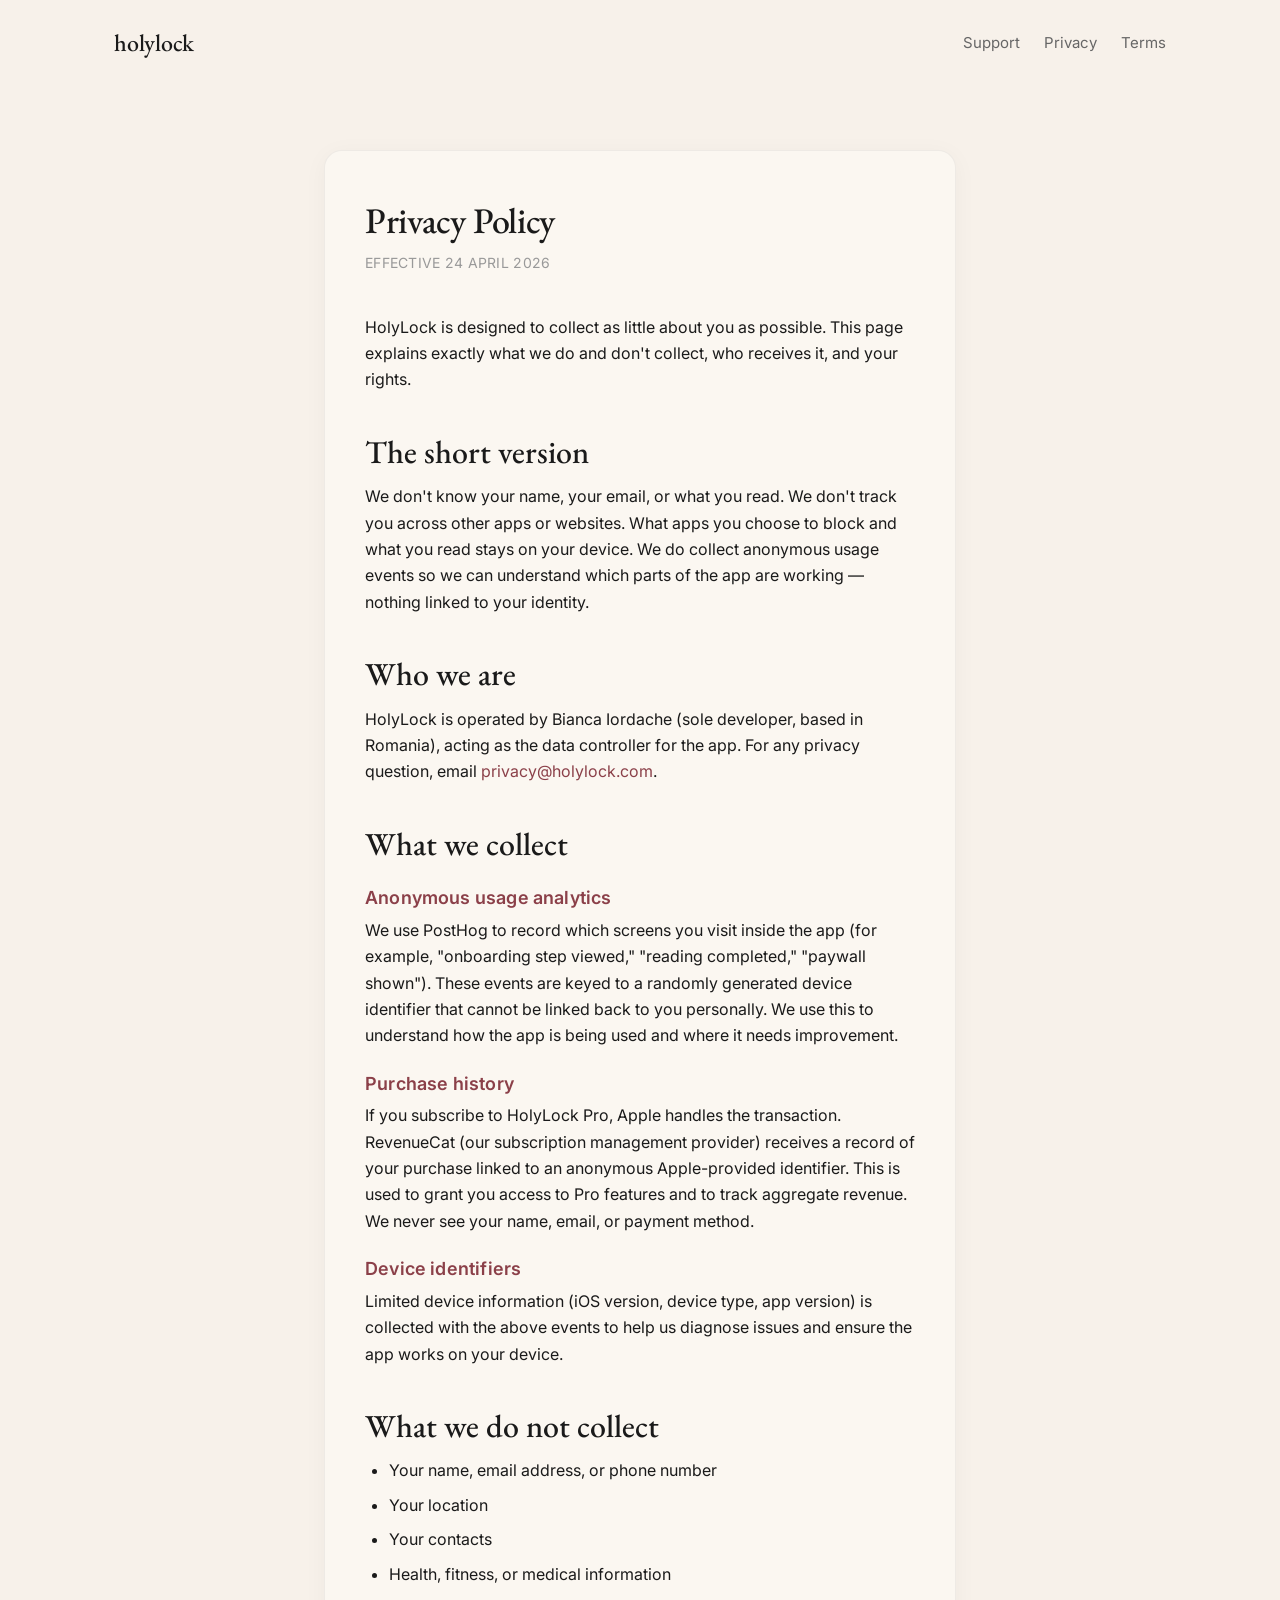
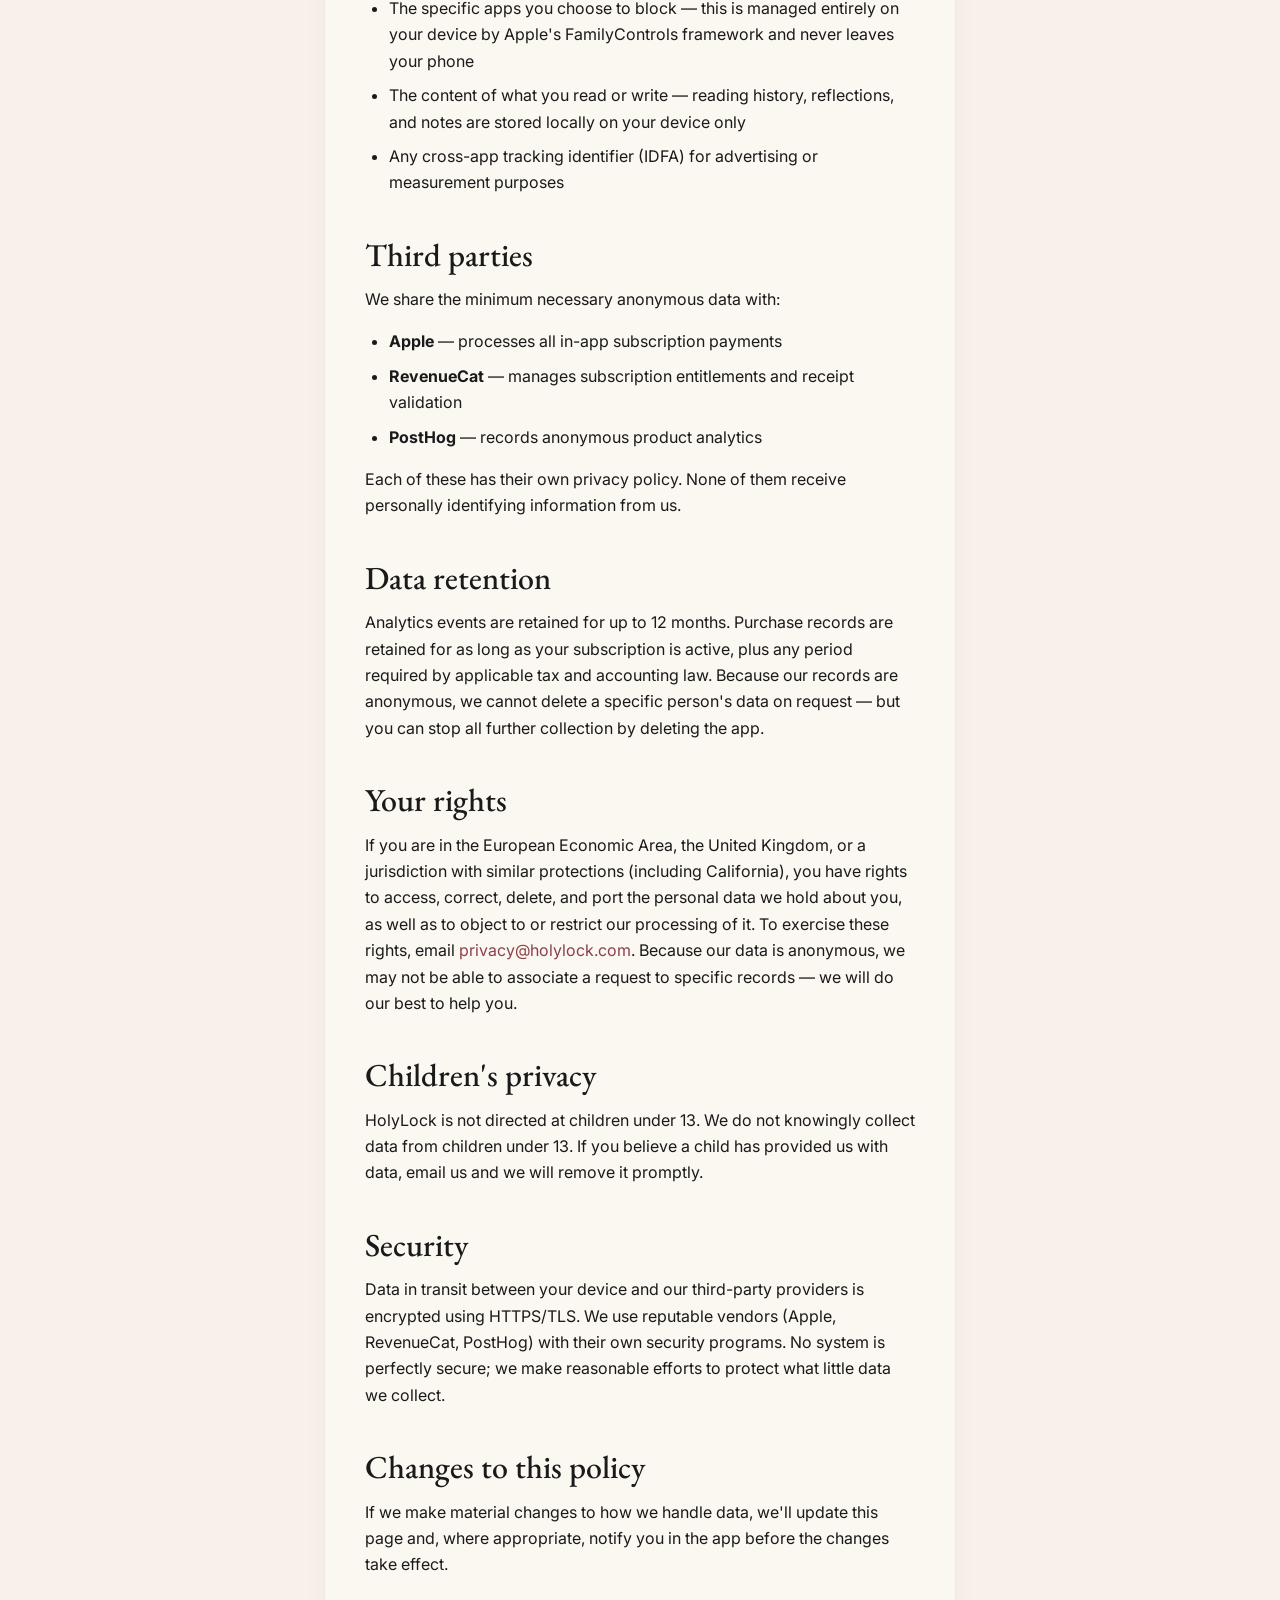
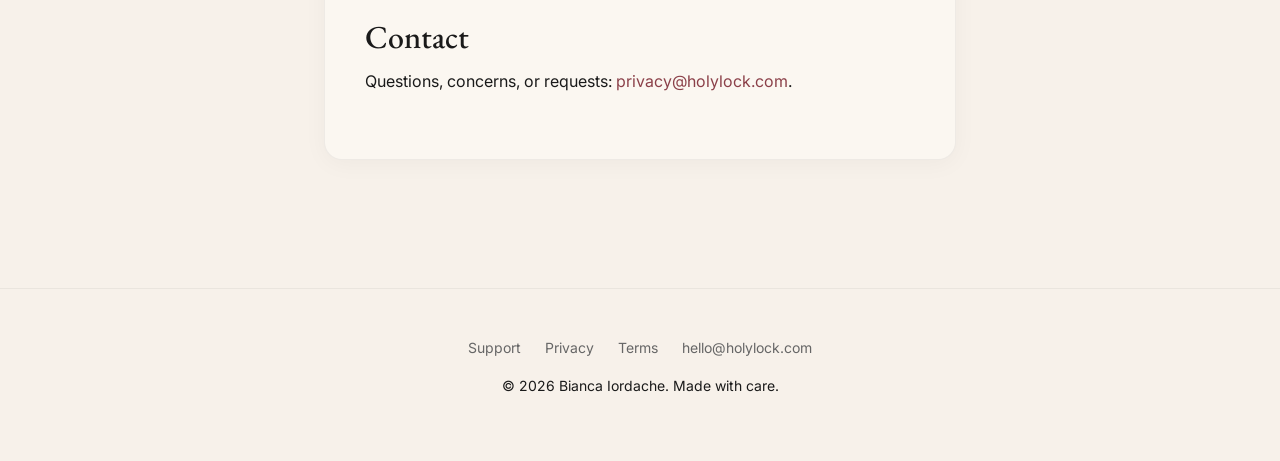
==== privacy.html @ 0ec076c7 "Add app-icon favicons across the site Co-Authored-By: Claude Opus 4.7 (1M context) <noreply@anthropi" ====
<!DOCTYPE html>
<html lang="en">
<head>
  <meta charset="UTF-8" />
  <meta name="viewport" content="width=device-width, initial-scale=1.0" />
  <title>Privacy Policy — HolyLock</title>
  <meta name="description" content="How HolyLock handles your data. Short version: we don't want much of it." />
  <link rel="preconnect" href="https://fonts.googleapis.com" />
  <link rel="preconnect" href="https://fonts.gstatic.com" crossorigin />
  <link href="https://fonts.googleapis.com/css2?family=EB+Garamond:ital,wght@0,400;0,500;1,400&family=Inter:wght@400;500;600;700&display=swap" rel="stylesheet" />
  <link rel="stylesheet" href="/styles.css" />
  <link rel="icon" type="image/png" sizes="32x32" href="/favicon-32x32.png" />
  <link rel="icon" type="image/png" sizes="16x16" href="/favicon-16x16.png" />
  <link rel="apple-touch-icon" sizes="180x180" href="/apple-touch-icon.png" />
  <link rel="shortcut icon" href="/favicon.ico" />
</head>
<body>
  <header>
    <a href="/" class="wordmark">holylock</a>
    <nav>
      <a href="/support">Support</a>
      <a href="/privacy">Privacy</a>
      <a href="/terms">Terms</a>
    </nav>
  </header>

  <main class="container">
    <div class="content">
      <h1>Privacy Policy</h1>
      <p class="effective-date">Effective 24 April 2026</p>

      <p>HolyLock is designed to collect as little about you as possible. This page explains exactly what we do and don't collect, who receives it, and your rights.</p>

      <h2>The short version</h2>
      <p>We don't know your name, your email, or what you read. We don't track you across other apps or websites. What apps you choose to block and what you read stays on your device. We do collect anonymous usage events so we can understand which parts of the app are working — nothing linked to your identity.</p>

      <h2>Who we are</h2>
      <p>HolyLock is operated by Bianca Iordache (sole developer, based in Romania), acting as the data controller for the app. For any privacy question, email <a href="mailto:privacy@holylock.com">privacy@holylock.com</a>.</p>

      <h2>What we collect</h2>

      <h3>Anonymous usage analytics</h3>
      <p>We use PostHog to record which screens you visit inside the app (for example, "onboarding step viewed," "reading completed," "paywall shown"). These events are keyed to a randomly generated device identifier that cannot be linked back to you personally. We use this to understand how the app is being used and where it needs improvement.</p>

      <h3>Purchase history</h3>
      <p>If you subscribe to HolyLock Pro, Apple handles the transaction. RevenueCat (our subscription management provider) receives a record of your purchase linked to an anonymous Apple-provided identifier. This is used to grant you access to Pro features and to track aggregate revenue. We never see your name, email, or payment method.</p>

      <h3>Device identifiers</h3>
      <p>Limited device information (iOS version, device type, app version) is collected with the above events to help us diagnose issues and ensure the app works on your device.</p>

      <h2>What we do not collect</h2>
      <ul>
        <li>Your name, email address, or phone number</li>
        <li>Your location</li>
        <li>Your contacts</li>
        <li>Health, fitness, or medical information</li>
        <li>The specific apps you choose to block — this is managed entirely on your device by Apple's FamilyControls framework and never leaves your phone</li>
        <li>The content of what you read or write — reading history, reflections, and notes are stored locally on your device only</li>
        <li>Any cross-app tracking identifier (IDFA) for advertising or measurement purposes</li>
      </ul>

      <h2>Third parties</h2>
      <p>We share the minimum necessary anonymous data with:</p>
      <ul>
        <li><strong>Apple</strong> — processes all in-app subscription payments</li>
        <li><strong>RevenueCat</strong> — manages subscription entitlements and receipt validation</li>
        <li><strong>PostHog</strong> — records anonymous product analytics</li>
      </ul>
      <p>Each of these has their own privacy policy. None of them receive personally identifying information from us.</p>

      <h2>Data retention</h2>
      <p>Analytics events are retained for up to 12 months. Purchase records are retained for as long as your subscription is active, plus any period required by applicable tax and accounting law. Because our records are anonymous, we cannot delete a specific person's data on request — but you can stop all further collection by deleting the app.</p>

      <h2>Your rights</h2>
      <p>If you are in the European Economic Area, the United Kingdom, or a jurisdiction with similar protections (including California), you have rights to access, correct, delete, and port the personal data we hold about you, as well as to object to or restrict our processing of it. To exercise these rights, email <a href="mailto:privacy@holylock.com">privacy@holylock.com</a>. Because our data is anonymous, we may not be able to associate a request to specific records — we will do our best to help you.</p>

      <h2>Children's privacy</h2>
      <p>HolyLock is not directed at children under 13. We do not knowingly collect data from children under 13. If you believe a child has provided us with data, email us and we will remove it promptly.</p>

      <h2>Security</h2>
      <p>Data in transit between your device and our third-party providers is encrypted using HTTPS/TLS. We use reputable vendors (Apple, RevenueCat, PostHog) with their own security programs. No system is perfectly secure; we make reasonable efforts to protect what little data we collect.</p>

      <h2>Changes to this policy</h2>
      <p>If we make material changes to how we handle data, we'll update this page and, where appropriate, notify you in the app before the changes take effect.</p>

      <h2>Contact</h2>
      <p>Questions, concerns, or requests: <a href="mailto:privacy@holylock.com">privacy@holylock.com</a>.</p>
    </div>
  </main>

  <footer>
    <nav>
      <a href="/support">Support</a>
      <a href="/privacy">Privacy</a>
      <a href="/terms">Terms</a>
      <a href="mailto:hello@holylock.com">hello@holylock.com</a>
    </nav>
    <p>&copy; 2026 Bianca Iordache. Made with care.</p>
  </footer>
</body>
</html>
---- styles.css ----
/* HolyLock marketing site — cream, burgundy, rose. Mirrors the iOS app's
   design language: serif display type, soft backgrounds, warm color. */

:root {
  --cream: #F7F1EA;
  --cream-deep: #EDE4D6;
  --ivory: #FBF7F1;
  --ink: #1A1A1A;
  --ink-muted: #666666;
  --ink-faint: #999999;
  --rose: #D4A5A5;
  --rose-pale: #EED9D9;
  --burgundy: #8B4049;
  --burgundy-soft: #A56167;
}

* {
  box-sizing: border-box;
  margin: 0;
  padding: 0;
}

html {
  scroll-behavior: smooth;
}

body {
  background: var(--cream);
  color: var(--ink);
  font-family: 'Inter', -apple-system, BlinkMacSystemFont, 'Segoe UI', Helvetica, Arial, sans-serif;
  font-size: 16px;
  line-height: 1.6;
  -webkit-font-smoothing: antialiased;
  -moz-osx-font-smoothing: grayscale;
}

h1, h2, h3 {
  font-family: 'EB Garamond', 'Fraunces', Georgia, 'Times New Roman', serif;
  color: var(--ink);
  font-weight: 500;
  line-height: 1.2;
}

h1 {
  font-size: clamp(2.25rem, 5vw, 3.5rem);
  letter-spacing: -0.01em;
  margin-bottom: 1rem;
}

h2 {
  font-size: clamp(1.5rem, 3vw, 2rem);
  margin: 2.5rem 0 0.75rem;
}

h3 {
  font-size: 1.125rem;
  font-weight: 600;
  font-family: 'Inter', -apple-system, sans-serif;
  margin: 1.5rem 0 0.5rem;
  color: var(--burgundy);
  letter-spacing: 0.01em;
}

p {
  margin-bottom: 1rem;
  color: var(--ink);
}

p.muted {
  color: var(--ink-muted);
  font-size: 0.9375rem;
}

a {
  color: var(--burgundy);
  text-decoration: none;
  transition: color 0.15s;
}

a:hover {
  color: var(--burgundy-soft);
  text-decoration: underline;
}

.container {
  max-width: 680px;
  margin: 0 auto;
  padding: 4rem 1.5rem;
}

.container-wide {
  max-width: 900px;
  margin: 0 auto;
  padding: 4rem 1.5rem;
}

/* Header */
header {
  padding: 1.5rem;
  display: flex;
  align-items: center;
  justify-content: space-between;
  max-width: 1100px;
  margin: 0 auto;
}

header .wordmark {
  font-family: 'EB Garamond', Georgia, serif;
  font-size: 1.5rem;
  color: var(--ink);
  font-weight: 500;
  letter-spacing: -0.01em;
}

header nav {
  display: flex;
  gap: 1.5rem;
  font-size: 0.9375rem;
}

header nav a {
  color: var(--ink-muted);
}

header nav a:hover {
  color: var(--burgundy);
  text-decoration: none;
}

/* Hero */
.hero {
  text-align: center;
  padding: 3rem 1.5rem 4rem;
  max-width: 720px;
  margin: 0 auto;
}

.hero-accent {
  color: var(--burgundy);
  font-style: italic;
}

.hero-sub {
  font-size: 1.125rem;
  color: var(--ink-muted);
  max-width: 540px;
  margin: 1rem auto 2rem;
}

.cta {
  display: inline-flex;
  align-items: center;
  gap: 0.5rem;
  background: var(--rose);
  color: white;
  padding: 0.875rem 1.75rem;
  border-radius: 999px;
  font-weight: 600;
  font-size: 0.9375rem;
  box-shadow: 0 4px 14px rgba(212, 165, 165, 0.35);
  transition: transform 0.15s, box-shadow 0.15s;
}

.cta:hover {
  transform: translateY(-1px);
  box-shadow: 0 6px 18px rgba(212, 165, 165, 0.45);
  text-decoration: none;
  color: white;
}

.cta-muted {
  display: inline-block;
  color: var(--ink-faint);
  font-size: 0.875rem;
  margin-top: 0.75rem;
}

/* Feature section */
.features {
  display: grid;
  grid-template-columns: repeat(auto-fit, minmax(240px, 1fr));
  gap: 2rem;
  margin-top: 3rem;
}

.feature h3 {
  margin-top: 0;
}

.feature p {
  color: var(--ink-muted);
  font-size: 0.9375rem;
}

/* Content pages (legal/support) */
.content {
  background: var(--ivory);
  border: 1px solid rgba(0, 0, 0, 0.05);
  border-radius: 18px;
  padding: 3rem 2.5rem;
  box-shadow: 0 4px 24px rgba(0, 0, 0, 0.04);
}

.content h1 {
  font-size: 2.25rem;
  margin-bottom: 0.5rem;
}

.content .effective-date {
  color: var(--ink-faint);
  font-size: 0.875rem;
  margin-bottom: 2.5rem;
  letter-spacing: 0.02em;
  text-transform: uppercase;
}

.content p,
.content li {
  font-size: 1rem;
  line-height: 1.65;
  color: var(--ink);
}

.content ul, .content ol {
  margin: 0.5rem 0 1rem 1.5rem;
}

.content li {
  margin-bottom: 0.5rem;
}

/* FAQ */
.faq-item {
  margin-bottom: 1.5rem;
  padding-bottom: 1.5rem;
  border-bottom: 1px solid rgba(0, 0, 0, 0.06);
}

.faq-item:last-child {
  border-bottom: none;
}

.faq-item h3 {
  color: var(--ink);
  font-size: 1.0625rem;
  margin-bottom: 0.5rem;
}

.faq-item p {
  color: var(--ink-muted);
  font-size: 0.9375rem;
}

/* Contact card */
.contact-card {
  background: var(--rose-pale);
  border-radius: 14px;
  padding: 1.5rem;
  text-align: center;
  margin: 2rem 0 3rem;
}

.contact-card h3 {
  color: var(--burgundy);
  margin-top: 0;
}

.contact-card a {
  font-size: 1.125rem;
  font-weight: 600;
}

/* Footer */
footer {
  text-align: center;
  padding: 3rem 1.5rem;
  color: var(--ink-faint);
  font-size: 0.875rem;
  border-top: 1px solid rgba(0, 0, 0, 0.05);
  margin-top: 4rem;
}

footer nav {
  display: flex;
  justify-content: center;
  gap: 1.5rem;
  margin-bottom: 1rem;
  flex-wrap: wrap;
}

footer nav a {
  color: var(--ink-muted);
}

/* Scripture pull-quote */
blockquote {
  border-left: 3px solid var(--rose);
  padding-left: 1.25rem;
  margin: 2rem 0;
  font-style: italic;
  color: var(--ink-muted);
  font-family: 'EB Garamond', Georgia, serif;
  font-size: 1.25rem;
  line-height: 1.5;
}

blockquote cite {
  display: block;
  font-style: normal;
  font-family: 'Inter', sans-serif;
  font-size: 0.875rem;
  color: var(--ink-faint);
  margin-top: 0.5rem;
}

/* Small screens */
@media (max-width: 640px) {
  .content {
    padding: 2rem 1.5rem;
    border-radius: 14px;
  }

  header {
    padding: 1rem;
  }

  header nav {
    gap: 1rem;
    font-size: 0.875rem;
  }
}

/* ================================================================
   Landing page — single-screen, minimal. No header nav, no features
   list, no blockquote. Just the headline, a one-line sub, the App
   Store badge, a phone screenshot on the right, and a thin footer.
   ================================================================ */

body.landing {
  min-height: 100vh;
  min-height: 100dvh;
  display: flex;
  flex-direction: column;
  background: var(--cream);
}

.landing-main {
  flex: 1;
  display: flex;
  flex-direction: column;
  align-items: center;
  justify-content: center;
  gap: 3rem;
  padding: 3rem 1.5rem 6rem;
  max-width: 1200px;
  margin: 0 auto;
  width: 100%;
}

@media (min-width: 900px) {
  .landing-main {
    flex-direction: row;
    gap: 4.5rem;
    padding: 3rem 3rem 6rem;
  }
}

.landing-copy {
  width: 100%;
  max-width: 640px;
  text-align: center;
}

@media (min-width: 900px) {
  .landing-copy {
    text-align: left;
  }
}

.landing-headline {
  font-family: 'EB Garamond', 'Fraunces', Georgia, serif;
  color: var(--ink);
  font-weight: 600;
  font-size: clamp(3rem, 8vw, 6rem);
  line-height: 1.05;
  letter-spacing: -0.015em;
  margin-bottom: 1.25rem;
}

.landing-accent {
  color: var(--burgundy);
  font-style: italic;
  font-weight: 700;
}

.landing-sub {
  font-size: clamp(1.125rem, 2vw, 1.375rem);
  color: var(--ink-muted);
  line-height: 1.45;
  margin-bottom: 2.25rem;
  max-width: 32ch;
}

@media (min-width: 900px) {
  .landing-sub {
    margin-left: 0;
    margin-right: 0;
  }
}

.landing-copy .landing-sub {
  margin-left: auto;
  margin-right: auto;
}

@media (min-width: 900px) {
  .landing-copy .landing-sub {
    margin-left: 0;
    margin-right: 0;
  }
}

.landing-badge {
  display: inline-block;
  transition: opacity 0.15s, transform 0.15s;
}

.landing-badge:hover {
  opacity: 0.9;
  transform: translateY(-1px);
}

.landing-badge img {
  width: 200px;
  height: auto;
  display: block;
}

.landing-tagline {
  margin-top: 0.9rem;
  color: var(--ink-faint);
  font-size: 0.875rem;
  letter-spacing: 0.02em;
}

.landing-visual {
  width: 100%;
  max-width: 320px;
  display: flex;
  align-items: center;
  justify-content: center;
}

@media (min-width: 900px) {
  .landing-visual {
    max-width: 360px;
  }
}

.landing-screenshot {
  width: 100%;
  height: auto;
  display: block;
  border-radius: 32px;
  box-shadow: 0 20px 60px rgba(139, 64, 73, 0.12),
              0 6px 20px rgba(139, 64, 73, 0.08);
}

.landing-footer {
  padding: 1.5rem;
  text-align: center;
  color: var(--ink-faint);
  font-size: 0.875rem;
  border-top: none;
  margin-top: 0;
}

.landing-footer nav {
  display: flex;
  justify-content: center;
  align-items: center;
  flex-wrap: wrap;
  gap: 0.6rem;
  margin-bottom: 0.4rem;
}

.landing-footer nav a {
  color: var(--ink-muted);
}

.landing-footer nav a:hover {
  color: var(--burgundy);
  text-decoration: none;
}

.landing-footer nav span {
  color: var(--ink-faint);
  opacity: 0.6;
}

.landing-footer p {
  margin: 0;
  color: var(--ink-faint);
}
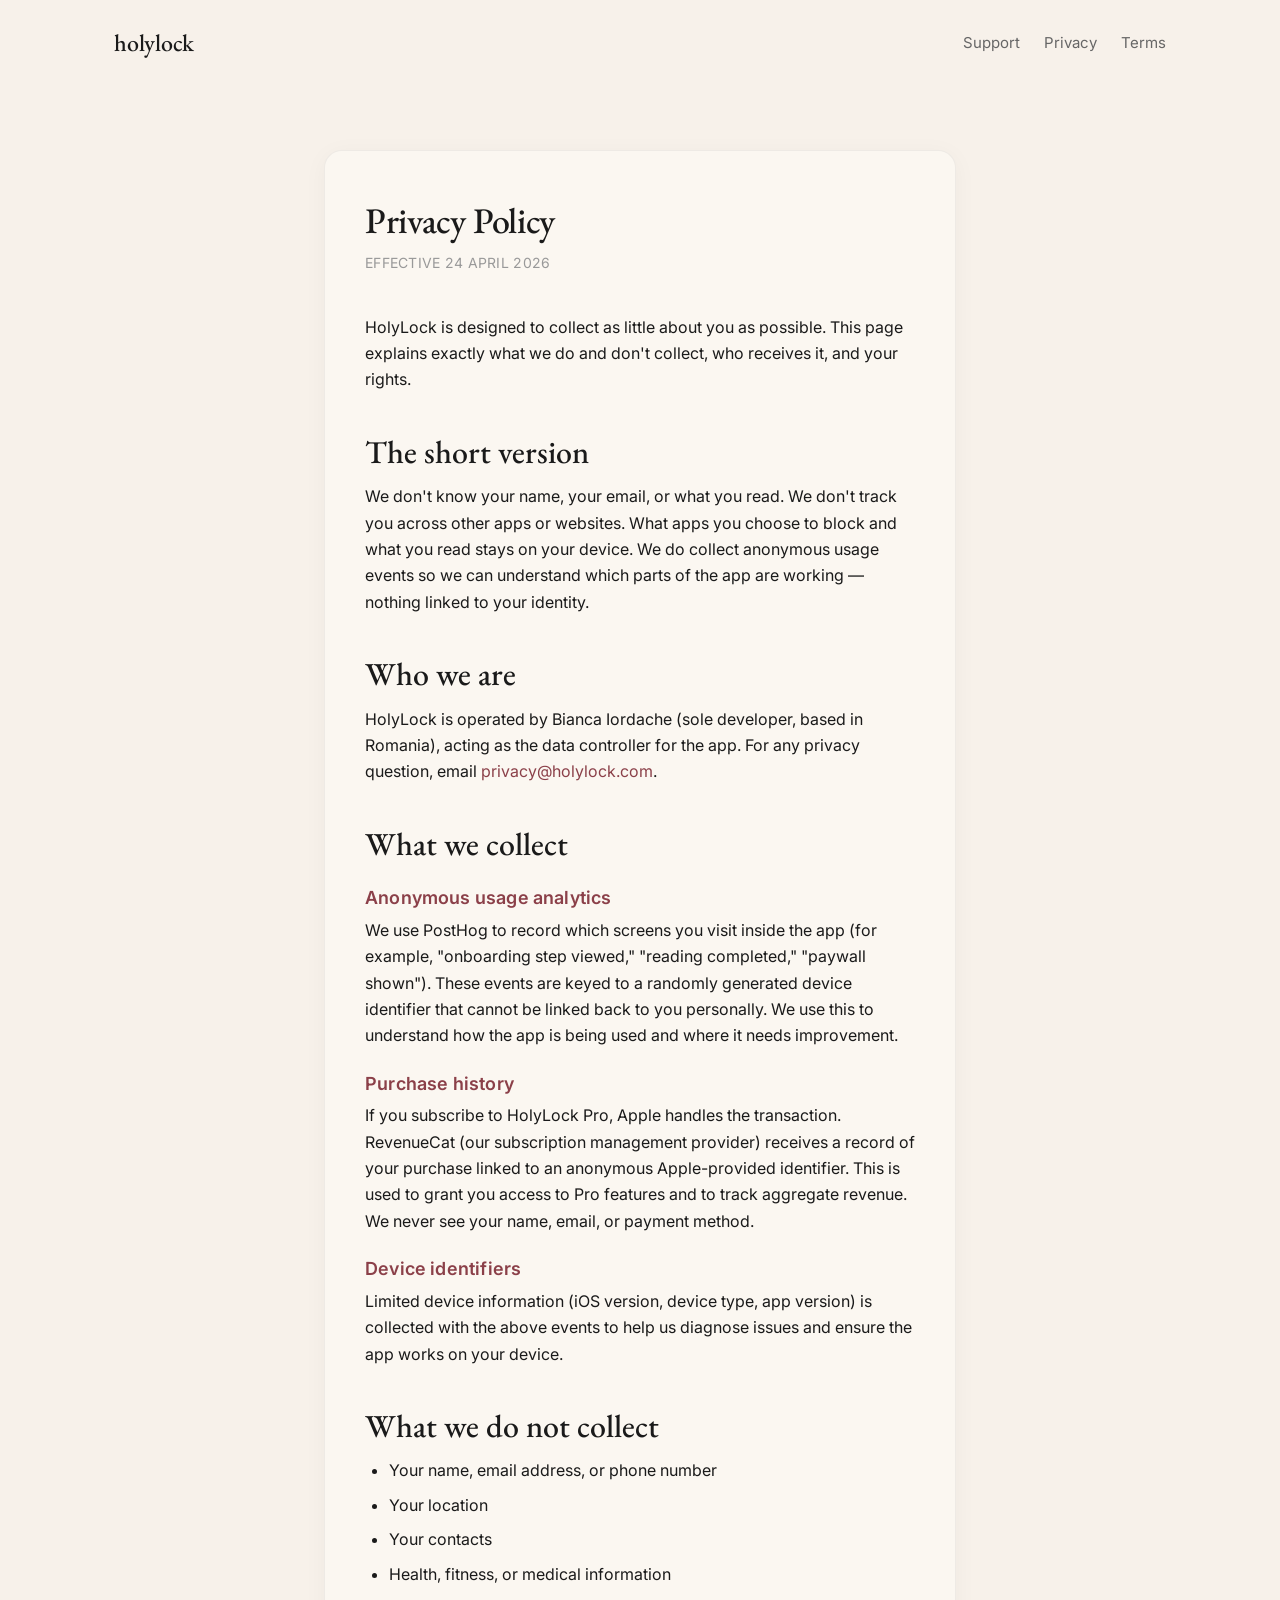
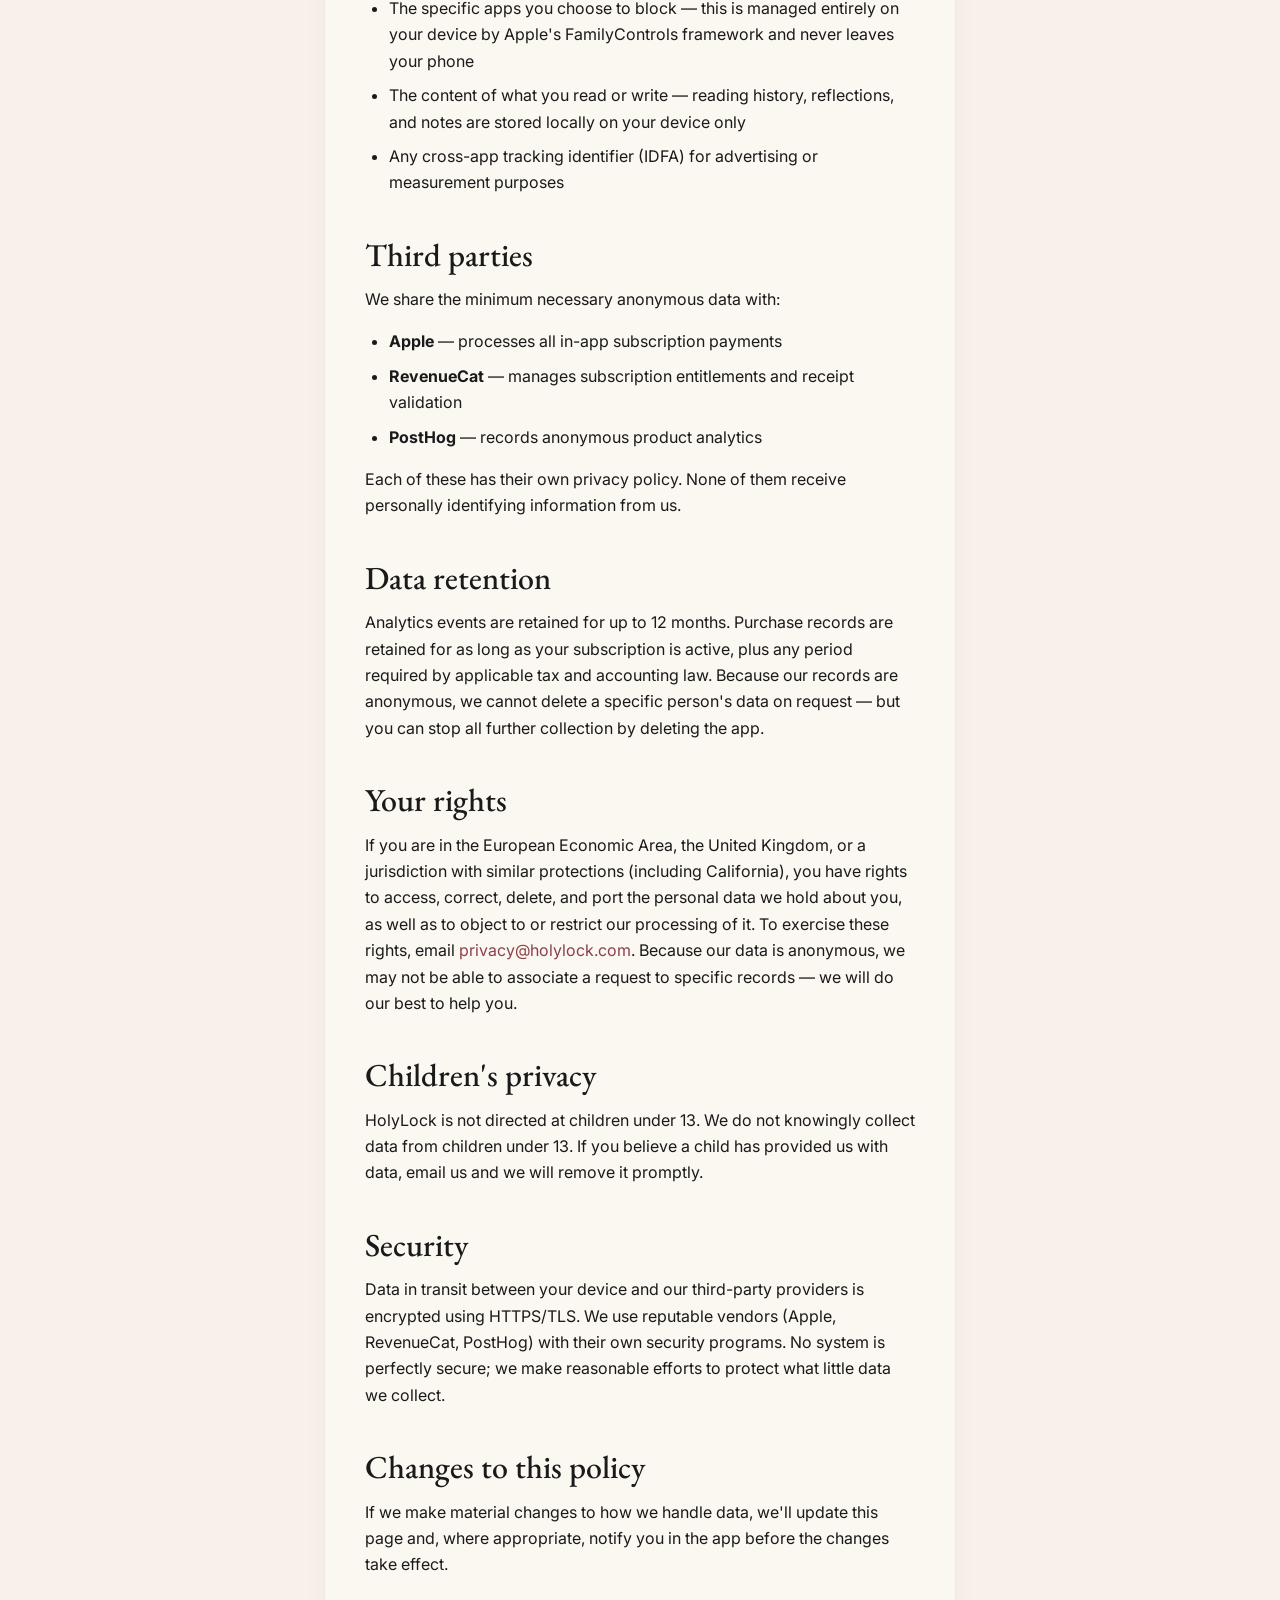
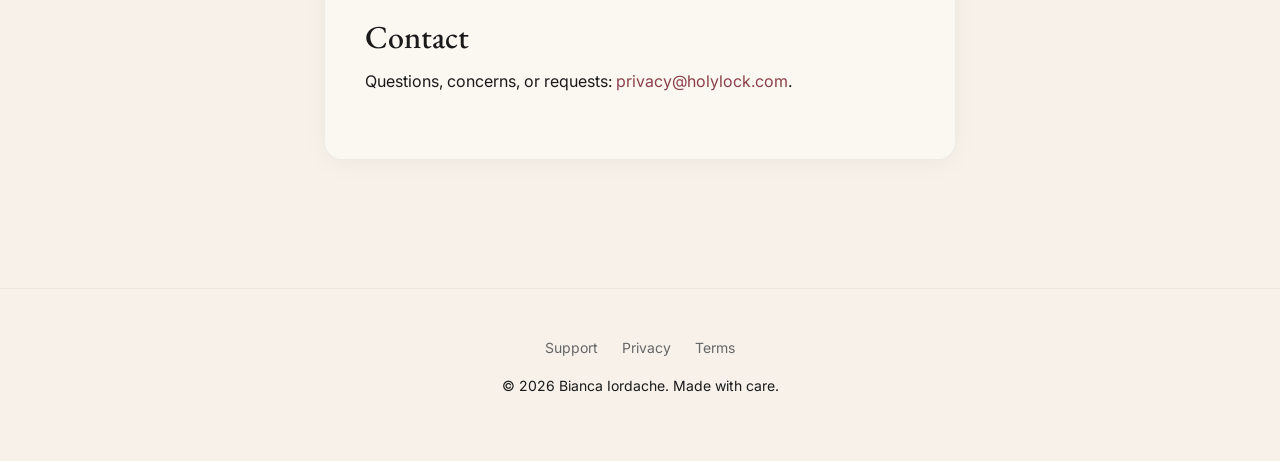
==== commit 7cd8b7ed: "Remove email from footers and accent "Bible" in landing sub-copy Email link removed from index, priv" ====
--- a/privacy.html
+++ b/privacy.html
@@ -93,7 +93,6 @@
       <a href="/support">Support</a>
       <a href="/privacy">Privacy</a>
       <a href="/terms">Terms</a>
-      <a href="mailto:hello@holylock.com">hello@holylock.com</a>
     </nav>
     <p>&copy; 2026 Bianca Iordache. Made with care.</p>
   </footer>
--- a/styles.css
+++ b/styles.css
@@ -336,12 +336,18 @@
    Store badge, a phone screenshot on the right, and a thin footer.
    ================================================================ */
 
+/* Landing page is locked to a single viewport — no scrolling.
+   Body fills 100dvh, main flexes to consume the space between the top
+   and the footer, footer pins to the bottom. Overflow hidden on small
+   screens too; the layout collapses to a stacked column that still
+   fits within the viewport on phones. */
 body.landing {
-  min-height: 100vh;
-  min-height: 100dvh;
+  height: 100vh;
+  height: 100dvh;
   display: flex;
   flex-direction: column;
   background: var(--cream);
+  overflow: hidden;
 }
 
 .landing-main {
@@ -350,18 +356,19 @@
   flex-direction: column;
   align-items: center;
   justify-content: center;
-  gap: 3rem;
-  padding: 3rem 1.5rem 6rem;
+  gap: 2rem;
+  padding: 1.5rem 1.5rem 0.5rem;
   max-width: 1200px;
   margin: 0 auto;
   width: 100%;
+  min-height: 0;
 }
 
 @media (min-width: 900px) {
   .landing-main {
     flex-direction: row;
     gap: 4.5rem;
-    padding: 3rem 3rem 6rem;
+    padding: 2rem 3rem;
   }
 }
 
@@ -381,31 +388,62 @@
   font-family: 'EB Garamond', 'Fraunces', Georgia, serif;
   color: var(--ink);
   font-weight: 600;
-  font-size: clamp(3rem, 8vw, 6rem);
+  /* Bigger pass — the rotating headline gets to feel like the hero
+     it is. Caps at 5.5rem on wide screens and scales down to 2.75rem
+     on small phones so it still fits the no-scroll viewport. */
+  font-size: clamp(2.75rem, 7vw, 5.5rem);
   line-height: 1.05;
   letter-spacing: -0.015em;
   margin-bottom: 1.25rem;
-}
-
-.landing-accent {
+  display: flex;
+  flex-direction: column;
+  gap: 0.15em;
+  align-items: center;
+}
+
+@media (min-width: 900px) {
+  .landing-headline {
+    align-items: flex-start;
+  }
+}
+
+.landing-app-rotator {
+  display: inline-block;
+  /* Reserve roughly the width of the longest app name ("Snapchat") so
+     the second line doesn't reflow as the rotator cycles. The exact
+     width comes from the first paint; this just smooths the transition
+     until JS hydrates. */
+  min-height: 1em;
+}
+
+.landing-app-name {
+  display: inline-block;
   color: var(--burgundy);
   font-style: italic;
   font-weight: 700;
+  /* Smooth swap that mirrors the SwiftUI Welcome2 transition:
+     opacity + scale, easing into the new word. */
+  transition:
+    opacity 0.45s ease-in-out,
+    transform 0.45s ease-in-out;
+}
+
+.landing-headline-tail {
+  display: inline-block;
+}
+
+.landing-accent {
+  color: var(--burgundy);
+  font-style: italic;
+  font-weight: 700;
 }
 
 .landing-sub {
-  font-size: clamp(1.125rem, 2vw, 1.375rem);
-  color: var(--ink-muted);
-  line-height: 1.45;
-  margin-bottom: 2.25rem;
-  max-width: 32ch;
-}
-
-@media (min-width: 900px) {
-  .landing-sub {
-    margin-left: 0;
-    margin-right: 0;
-  }
+  font-size: clamp(1.0625rem, 1.8vw, 1.375rem);
+  color: var(--ink-muted);
+  line-height: 1.5;
+  margin-bottom: 1.5rem;
+  max-width: 36ch;
 }
 
 .landing-copy .landing-sub {
@@ -420,59 +458,186 @@
   }
 }
 
-.landing-badge {
-  display: inline-block;
-  transition: opacity 0.15s, transform 0.15s;
-}
-
-.landing-badge:hover {
-  opacity: 0.9;
+/* "Coming soon to the App Store" — small eyebrow row above the
+   notify-me form. Apple glyph + plain text in muted ink so it sets
+   context without competing with the form for attention. */
+.landing-eyebrow {
+  display: inline-flex;
+  align-items: center;
+  gap: 0.5rem;
+  margin: 0 0 0.85rem;
+  color: var(--ink-muted);
+  font-size: 0.875rem;
+  font-weight: 500;
+  letter-spacing: 0.01em;
+}
+
+.landing-eyebrow-apple {
+  width: 18px;
+  height: 18px;
+  flex-shrink: 0;
+  color: var(--ink);
+}
+
+/* Inline notify-me form — pill-shaped row with the email input on
+   the left and the rose CTA button on the right. Matches the rose
+   accent used elsewhere in the design. */
+.landing-notify {
+  display: flex;
+  align-items: stretch;
+  gap: 0.5rem;
+  width: 100%;
+  max-width: 420px;
+  margin: 0;
+}
+
+.landing-copy .landing-notify {
+  margin-left: auto;
+  margin-right: auto;
+}
+
+@media (min-width: 900px) {
+  .landing-copy .landing-notify {
+    margin-left: 0;
+    margin-right: 0;
+  }
+}
+
+.landing-notify-input {
+  flex: 1;
+  min-width: 0;
+  padding: 0.85rem 1.1rem;
+  font-family: inherit;
+  font-size: 1rem;
+  color: var(--ink);
+  background: var(--ivory);
+  border: 1px solid rgba(0, 0, 0, 0.12);
+  border-radius: 999px;
+  outline: none;
+  transition: border-color 0.15s, box-shadow 0.15s;
+}
+
+.landing-notify-input::placeholder {
+  color: var(--ink-faint);
+}
+
+.landing-notify-input:focus {
+  border-color: var(--rose);
+  box-shadow: 0 0 0 3px rgba(212, 165, 165, 0.25);
+}
+
+.landing-notify-button {
+  flex-shrink: 0;
+  padding: 0.85rem 1.4rem;
+  font-family: inherit;
+  font-size: 0.9375rem;
+  font-weight: 600;
+  color: #fff;
+  background: var(--rose);
+  border: none;
+  border-radius: 999px;
+  cursor: pointer;
+  box-shadow: 0 4px 14px rgba(212, 165, 165, 0.35);
+  transition: transform 0.15s, box-shadow 0.15s, background 0.15s;
+}
+
+.landing-notify-button:hover {
   transform: translateY(-1px);
-}
-
-.landing-badge img {
-  width: 200px;
-  height: auto;
-  display: block;
-}
-
-.landing-tagline {
-  margin-top: 0.9rem;
-  color: var(--ink-faint);
-  font-size: 0.875rem;
-  letter-spacing: 0.02em;
+  box-shadow: 0 6px 18px rgba(212, 165, 165, 0.45);
+}
+
+.landing-notify-button:active {
+  transform: translateY(0);
+}
+
+.landing-notify-button:disabled {
+  background: var(--rose-pale);
+  color: var(--ink-faint);
+  cursor: default;
+  box-shadow: none;
+  transform: none;
+}
+
+.landing-notify-help {
+  margin: 0.55rem 0 0;
+  color: var(--ink-faint);
+  font-size: 0.8125rem;
+}
+
+.landing-notify-help-error {
+  color: var(--burgundy);
+}
+
+.landing-notify-confirmation {
+  margin: 0;
+  padding: 0.85rem 1.1rem;
+  background: var(--rose-pale);
+  border-radius: 12px;
+  color: var(--burgundy);
+  font-size: 0.9375rem;
+  font-weight: 500;
+  text-align: center;
+}
+
+/* Screen-reader-only utility for visually hidden labels. */
+.visually-hidden {
+  position: absolute;
+  width: 1px;
+  height: 1px;
+  margin: -1px;
+  padding: 0;
+  overflow: hidden;
+  clip: rect(0, 0, 0, 0);
+  white-space: nowrap;
+  border: 0;
 }
 
 .landing-visual {
   width: 100%;
-  max-width: 320px;
+  max-width: 240px;
   display: flex;
   align-items: center;
   justify-content: center;
+  min-height: 0;
+  flex-shrink: 1;
 }
 
 @media (min-width: 900px) {
   .landing-visual {
+    max-width: 320px;
+  }
+}
+
+@media (min-width: 1200px) {
+  .landing-visual {
     max-width: 360px;
   }
 }
 
 .landing-screenshot {
   width: 100%;
+  /* Cap by dynamic viewport height so the visual never forces the
+     page past 100dvh on short laptop displays or mobile when toolbars
+     are visible. */
+  max-height: 72dvh;
   height: auto;
+  object-fit: contain;
   display: block;
+  /* Soften the corners only — no shadow, no fill background. The
+     video's own cream backdrop blends with the page cream so there's
+     no visible "card" framing the phone, just rounded edges where
+     the video meets the page. */
   border-radius: 32px;
-  box-shadow: 0 20px 60px rgba(139, 64, 73, 0.12),
-              0 6px 20px rgba(139, 64, 73, 0.08);
 }
 
 .landing-footer {
-  padding: 1.5rem;
+  padding: 0.85rem 1.5rem 1rem;
   text-align: center;
   color: var(--ink-faint);
-  font-size: 0.875rem;
+  font-size: 0.8125rem;
   border-top: none;
   margin-top: 0;
+  flex-shrink: 0;
 }
 
 .landing-footer nav {
@@ -481,7 +646,7 @@
   align-items: center;
   flex-wrap: wrap;
   gap: 0.6rem;
-  margin-bottom: 0.4rem;
+  margin-bottom: 0.3rem;
 }
 
 .landing-footer nav a {
@@ -502,3 +667,12 @@
   margin: 0;
   color: var(--ink-faint);
 }
+
+/* On phones the screenshot crowds the headline if both fit. Hide the
+   screenshot below the small-tablet breakpoint so the copy + coming-
+   soon pill stay above the fold. */
+@media (max-width: 700px) {
+  .landing-visual {
+    display: none;
+  }
+}
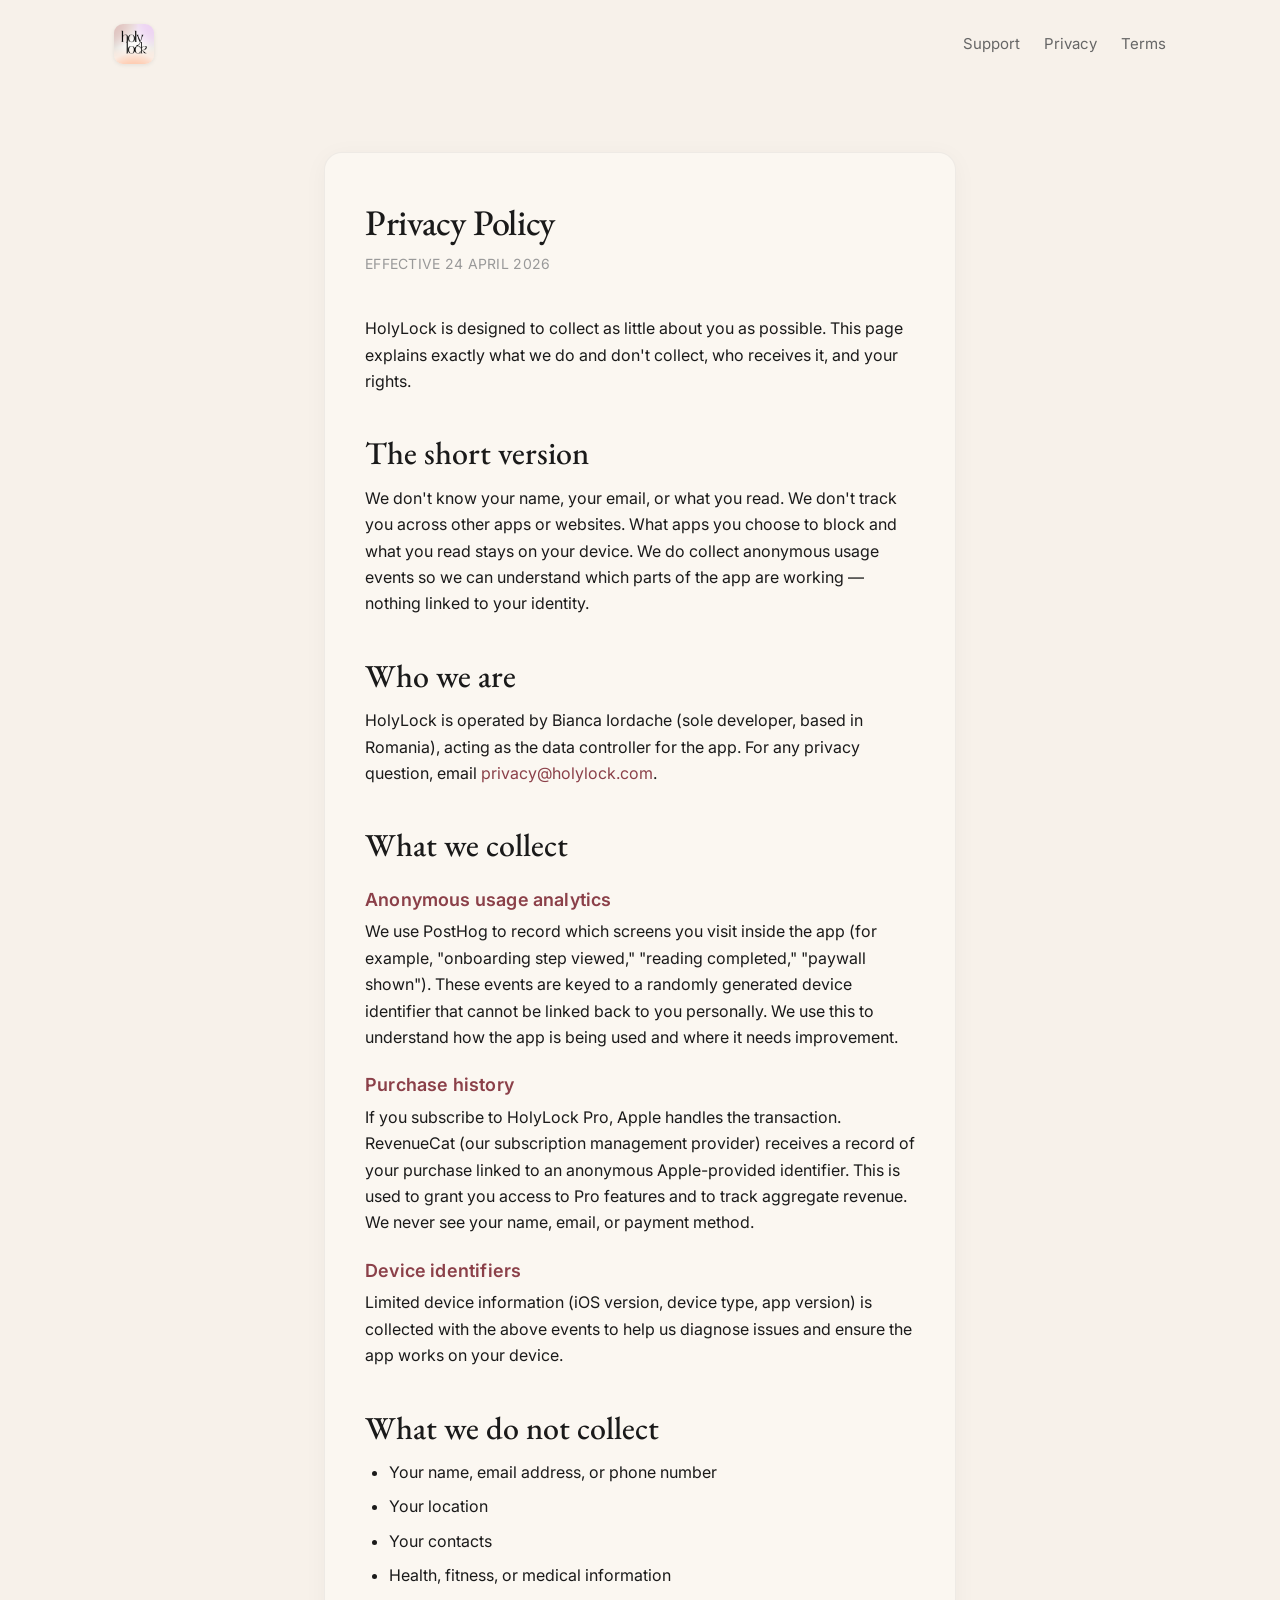
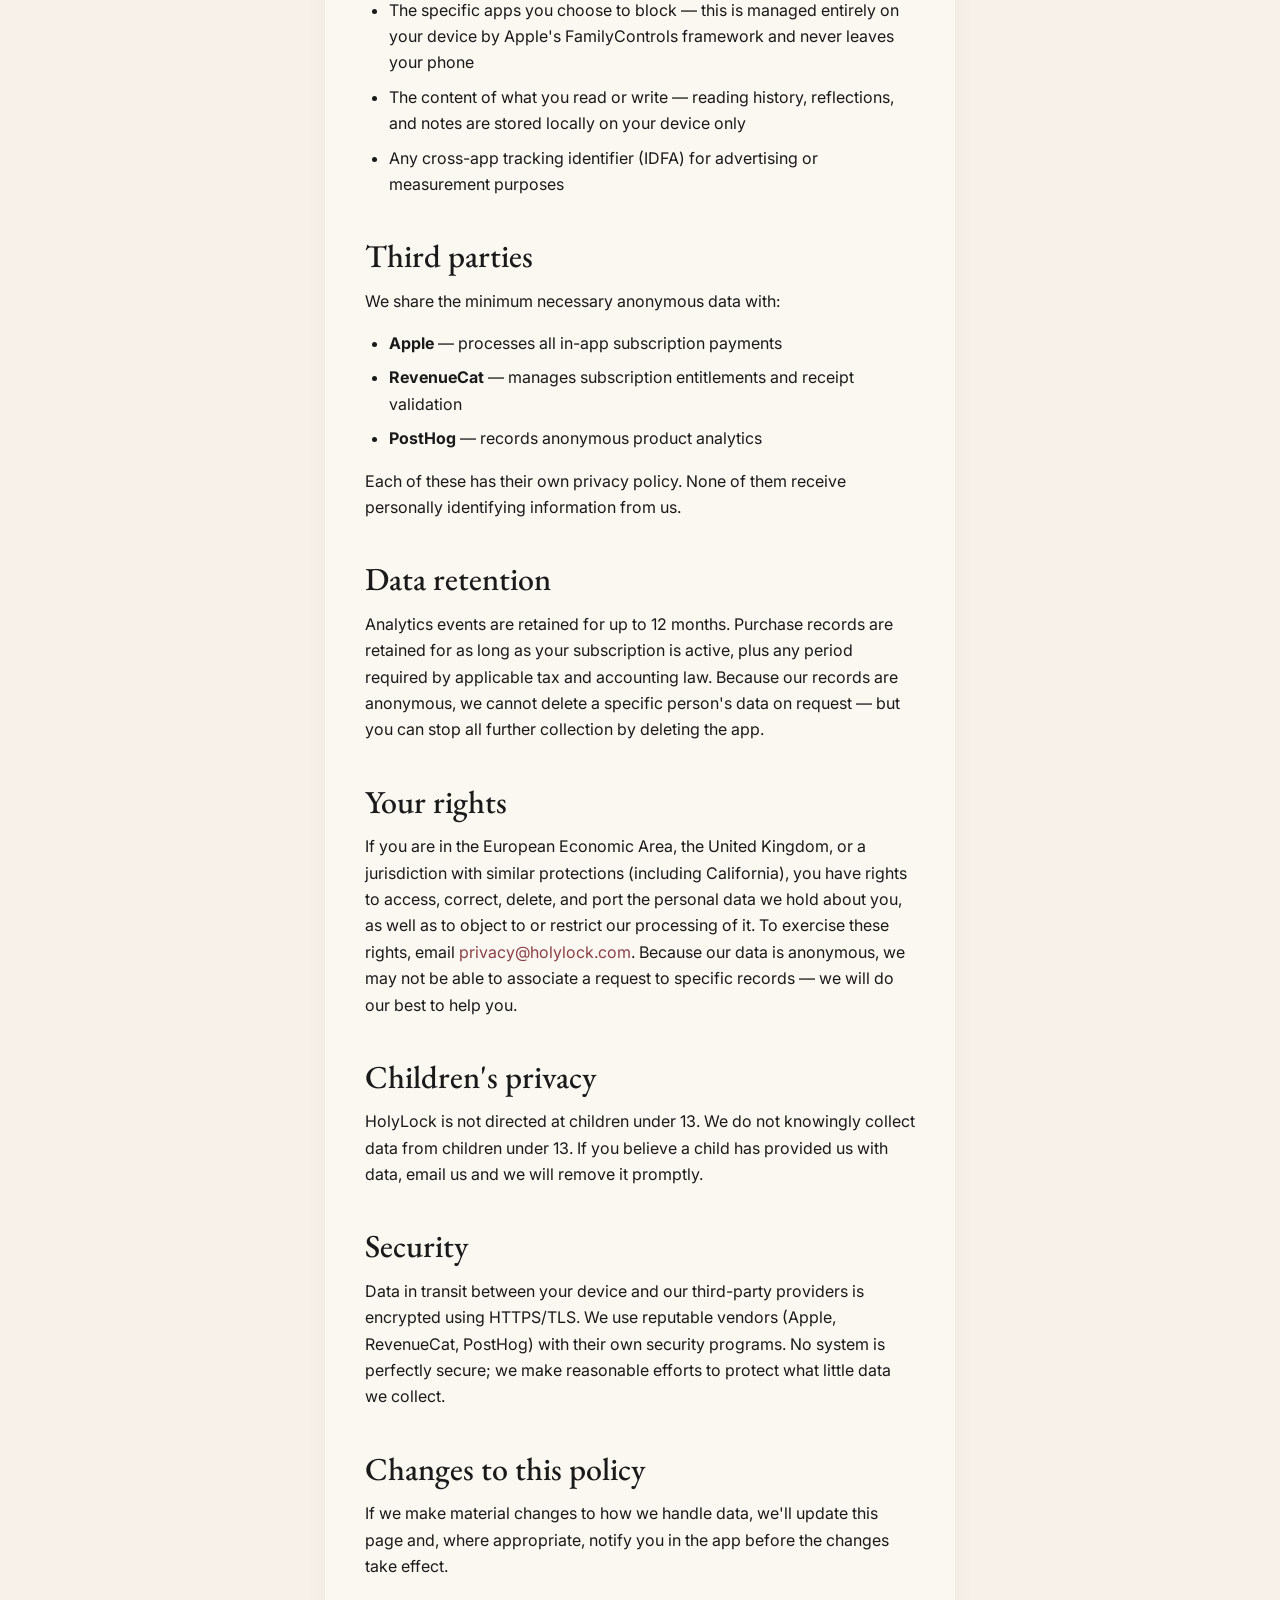
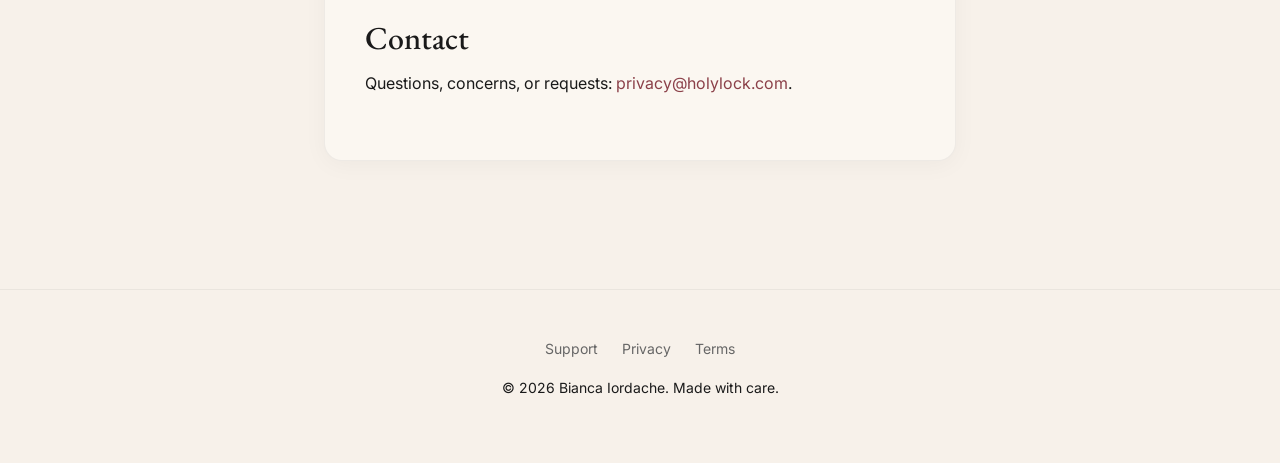
==== commit c899d63d: "Use app icon image instead of "holylock" wordmark on inner pages Privacy / terms / support headers n" ====
--- a/privacy.html
+++ b/privacy.html
@@ -16,7 +16,9 @@
 </head>
 <body>
   <header>
-    <a href="/" class="wordmark">holylock</a>
+    <a href="/" class="wordmark wordmark-icon" aria-label="HolyLock home">
+      <img src="/holylock-icon.png" alt="HolyLock" width="40" height="40" />
+    </a>
     <nav>
       <a href="/support">Support</a>
       <a href="/privacy">Privacy</a>
--- a/styles.css
+++ b/styles.css
@@ -110,6 +110,23 @@
   color: var(--ink);
   font-weight: 500;
   letter-spacing: -0.01em;
+}
+
+/* Image-variant of the wordmark used on inner pages. The square
+   icon gets rounded corners that match the iOS app icon's continuous
+   curve so the website header reads as a small extension of the app. */
+header .wordmark-icon {
+  display: inline-flex;
+  align-items: center;
+  line-height: 0;
+}
+
+header .wordmark-icon img {
+  width: 40px;
+  height: 40px;
+  display: block;
+  border-radius: 9px;
+  box-shadow: 0 1px 4px rgba(0, 0, 0, 0.08);
 }
 
 header nav {
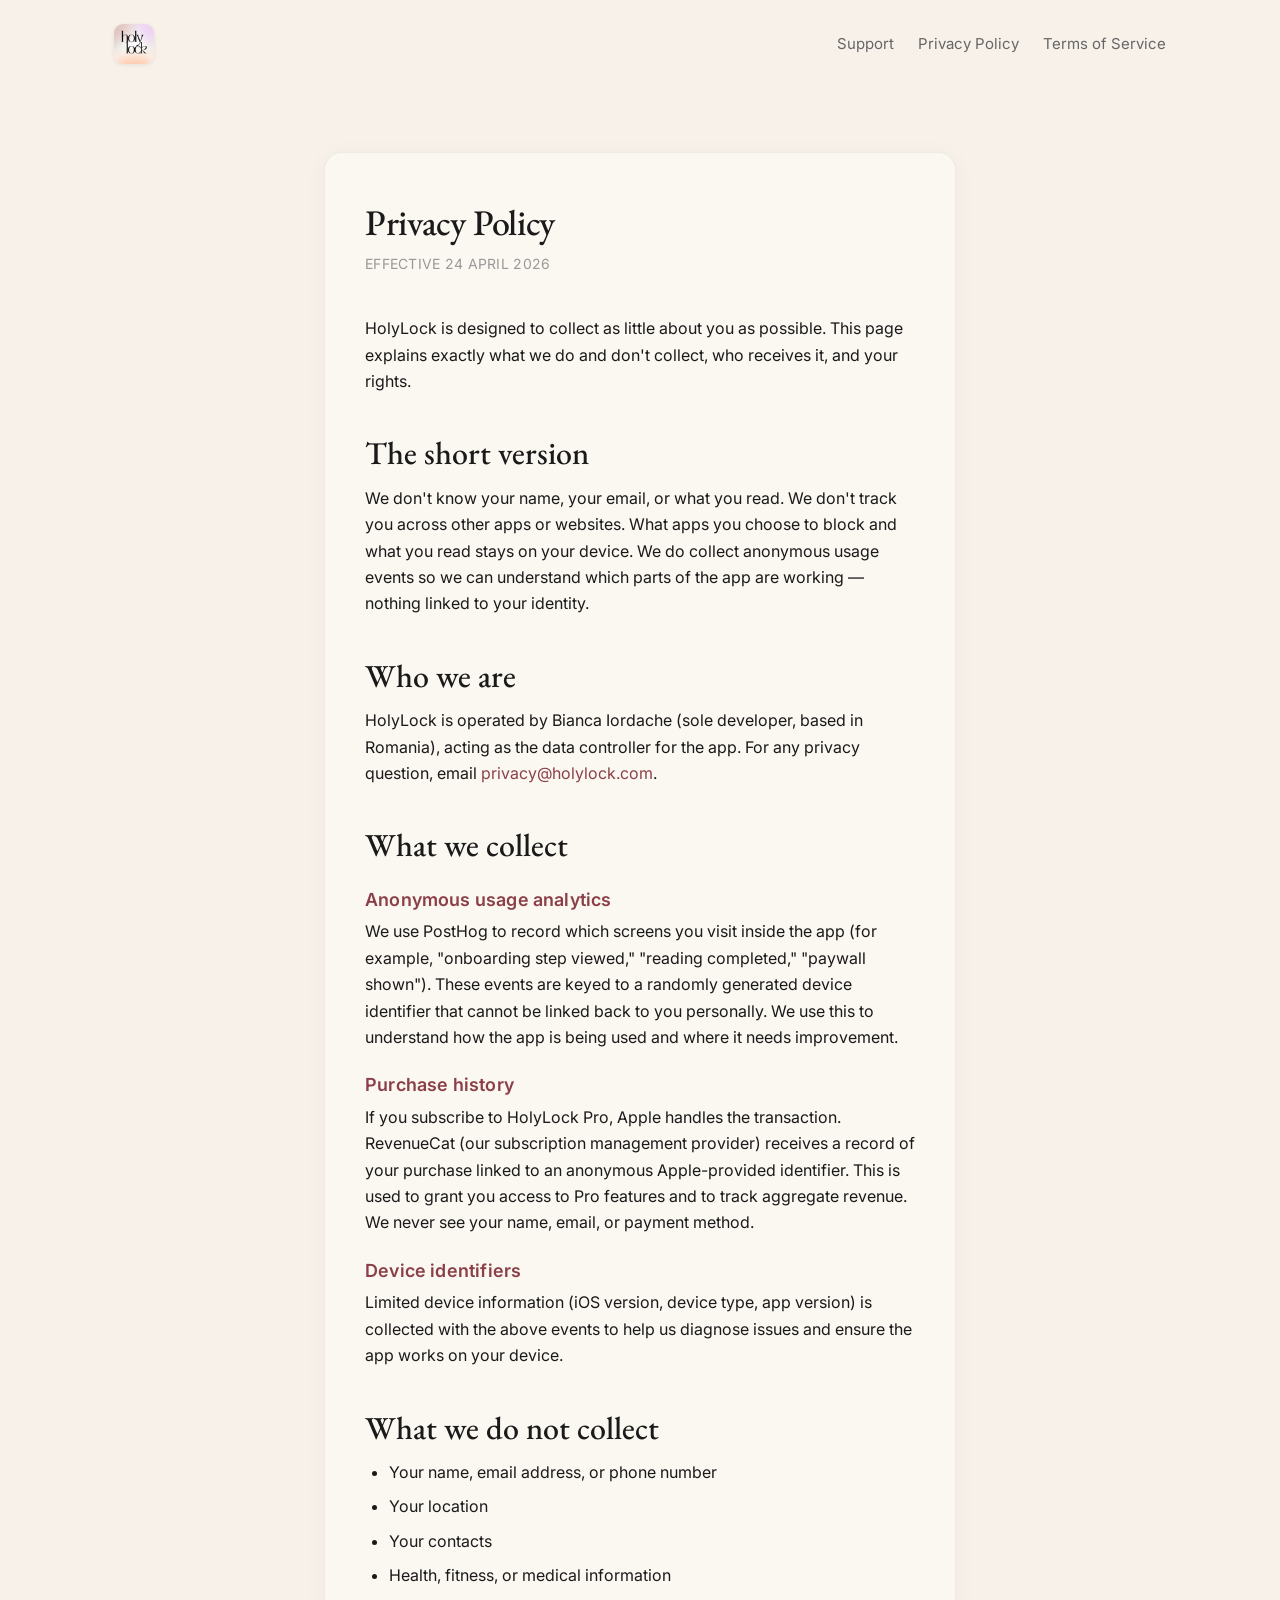
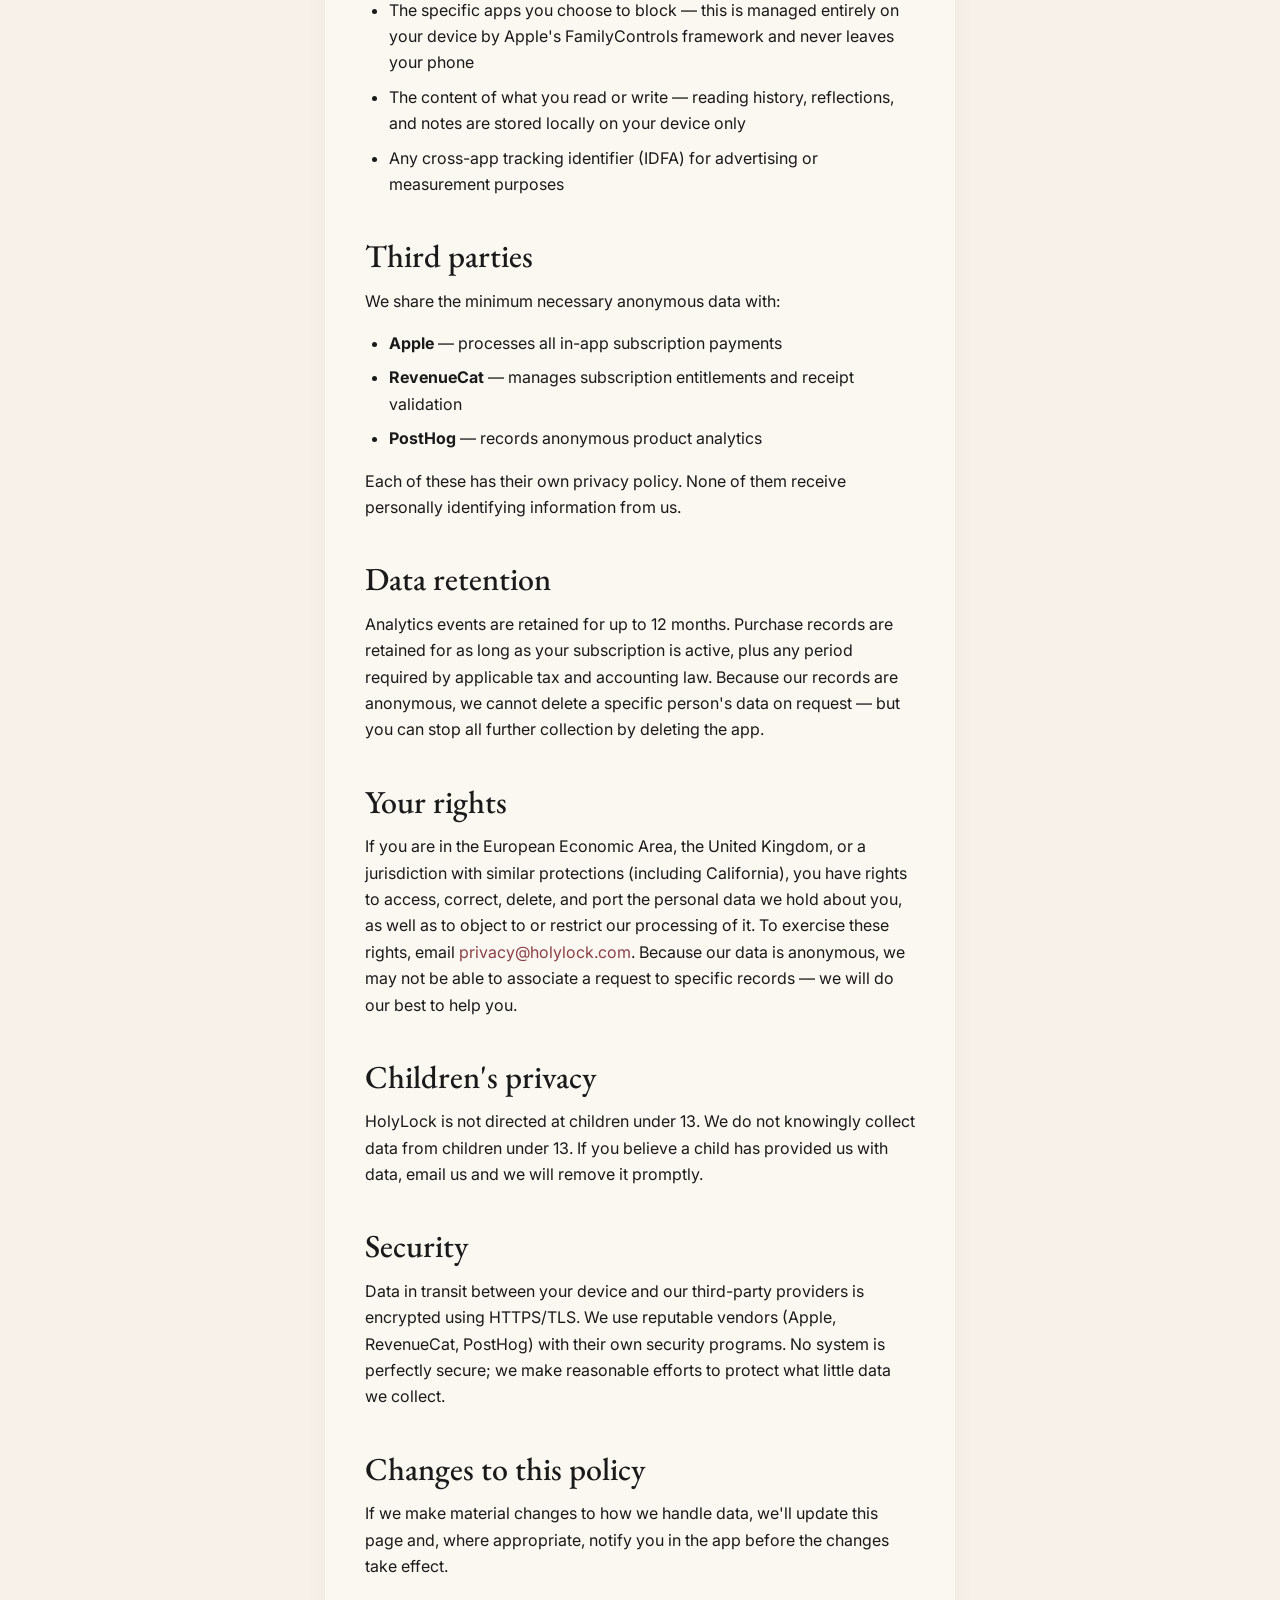
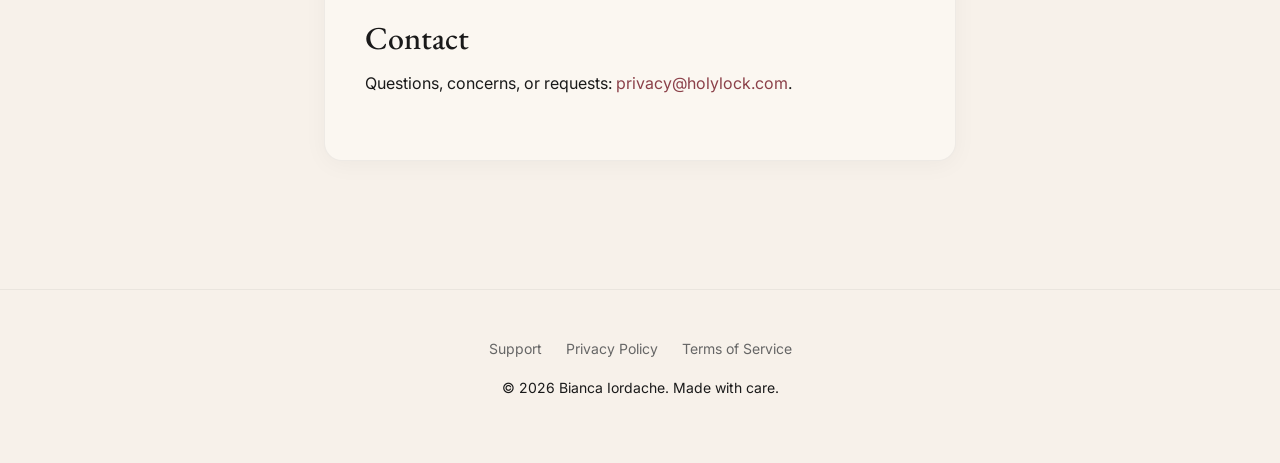
==== commit 9f8af466: "Spell out Privacy Policy / Terms of Service and de-italicize "Bible" Footer + header nav links acros" ====
--- a/privacy.html
+++ b/privacy.html
@@ -21,8 +21,8 @@
     </a>
     <nav>
       <a href="/support">Support</a>
-      <a href="/privacy">Privacy</a>
-      <a href="/terms">Terms</a>
+      <a href="/privacy">Privacy Policy</a>
+      <a href="/terms">Terms of Service</a>
     </nav>
   </header>
 
@@ -93,8 +93,8 @@
   <footer>
     <nav>
       <a href="/support">Support</a>
-      <a href="/privacy">Privacy</a>
-      <a href="/terms">Terms</a>
+      <a href="/privacy">Privacy Policy</a>
+      <a href="/terms">Terms of Service</a>
     </nav>
     <p>&copy; 2026 Bianca Iordache. Made with care.</p>
   </footer>
--- a/styles.css
+++ b/styles.css
@@ -453,6 +453,13 @@
   color: var(--burgundy);
   font-style: italic;
   font-weight: 700;
+}
+
+/* Upright variant — same burgundy + bold weight, no italic. Used in
+   the sub-copy ("Bible.") where italic competes with the upright
+   sans context, while the headline keeps the italic flourish. */
+.landing-accent-upright {
+  font-style: normal;
 }
 
 .landing-sub {
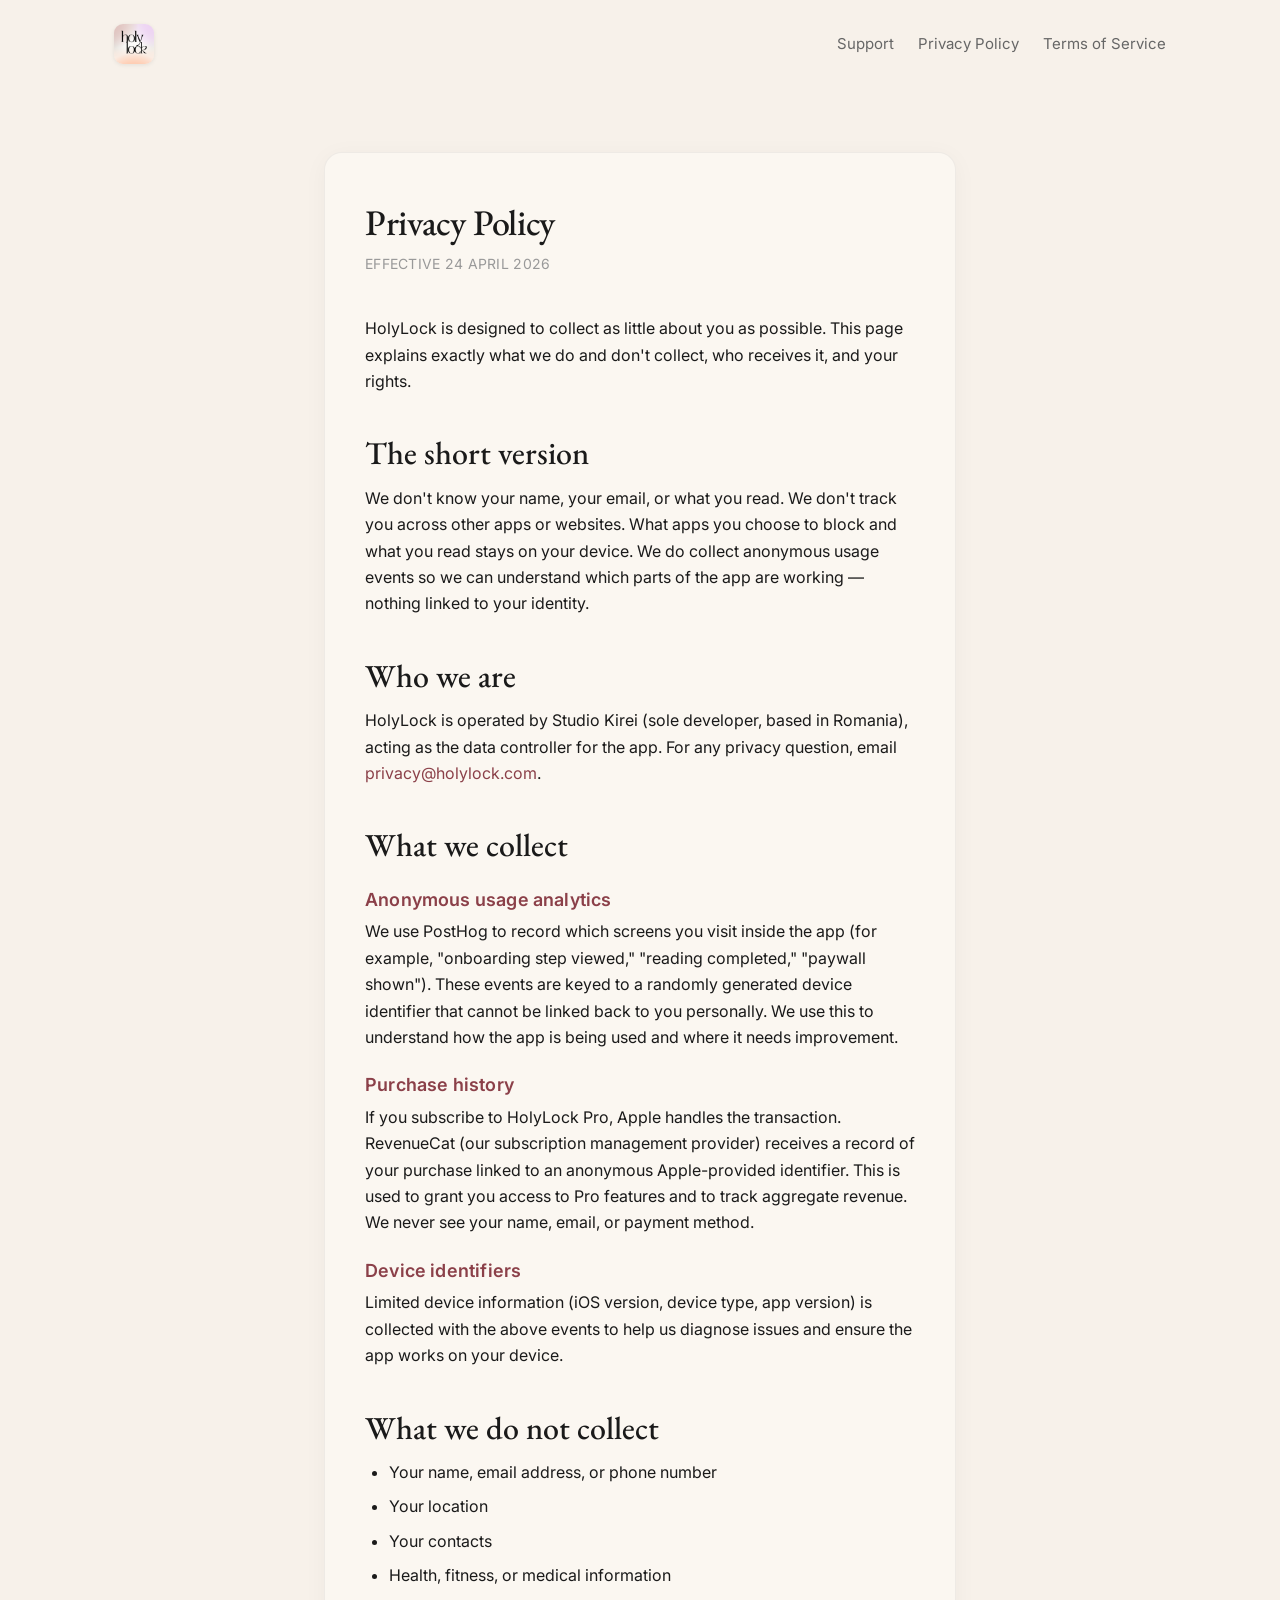
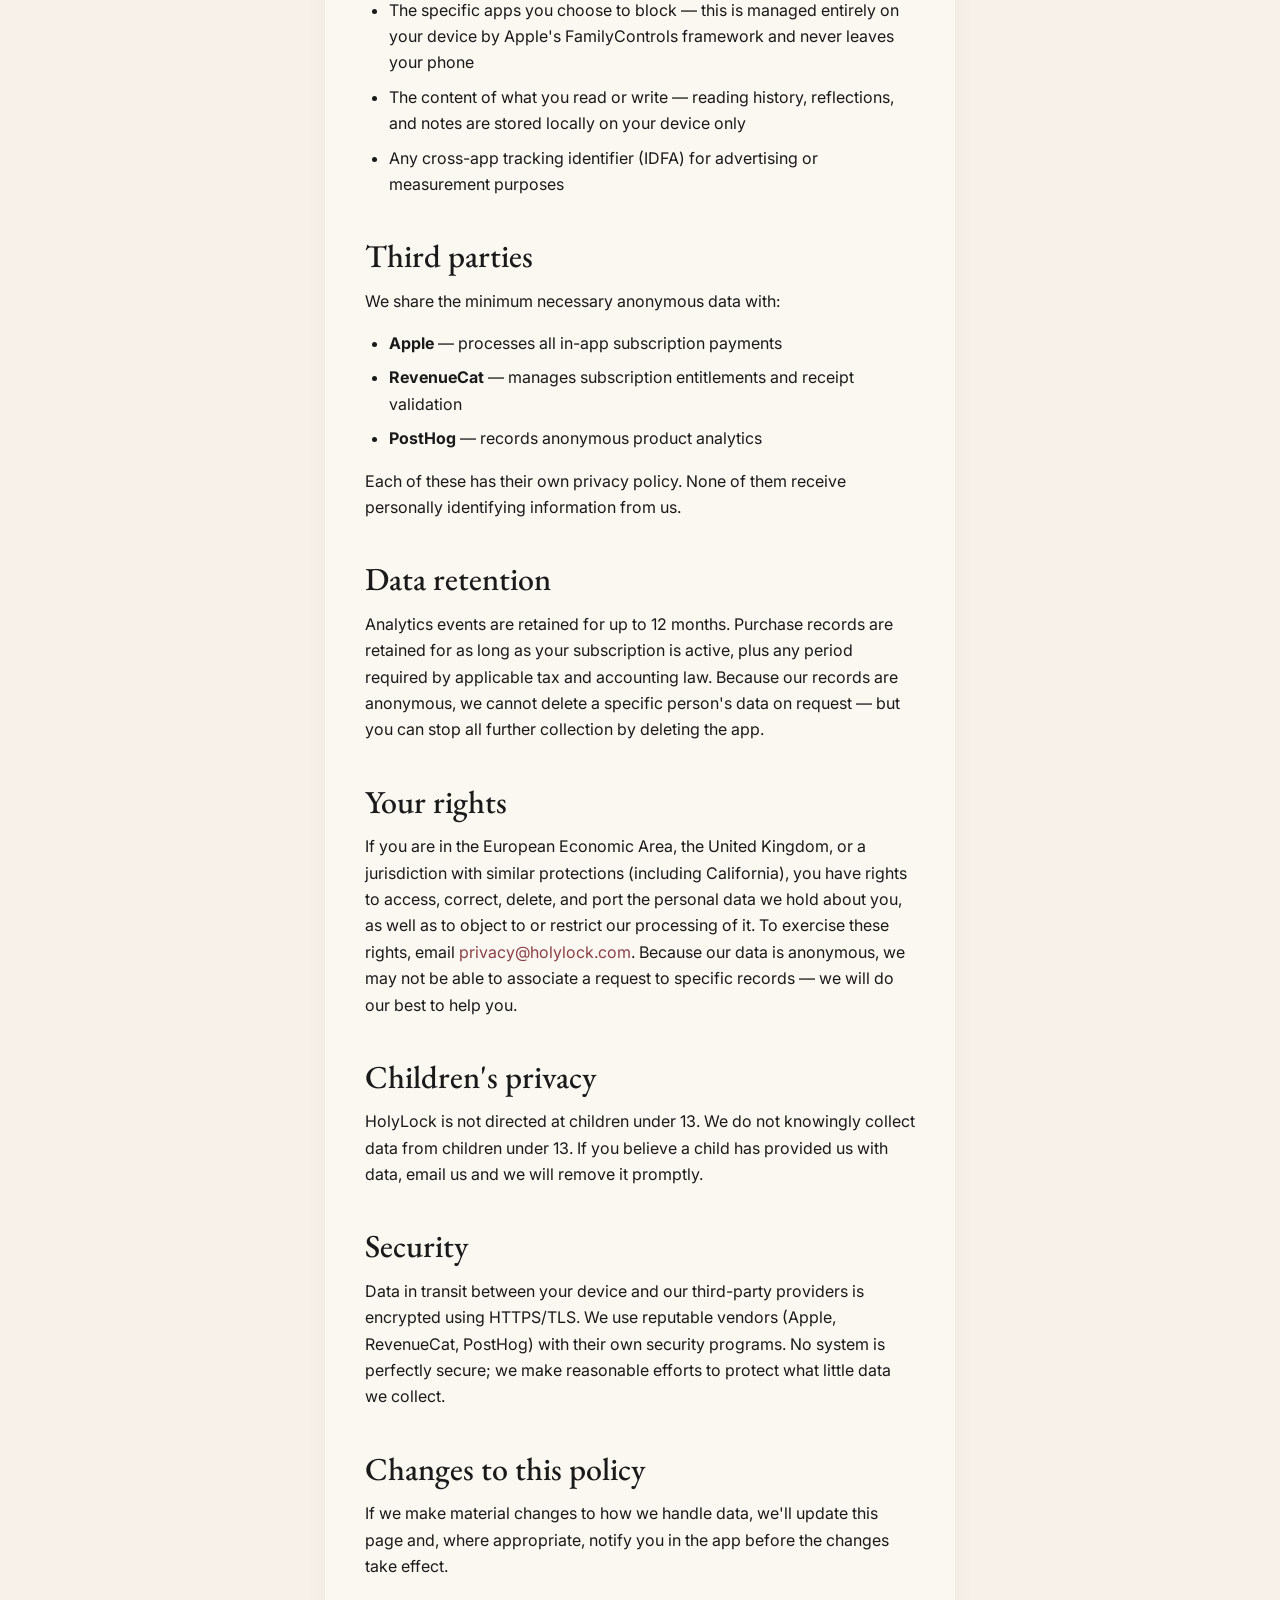
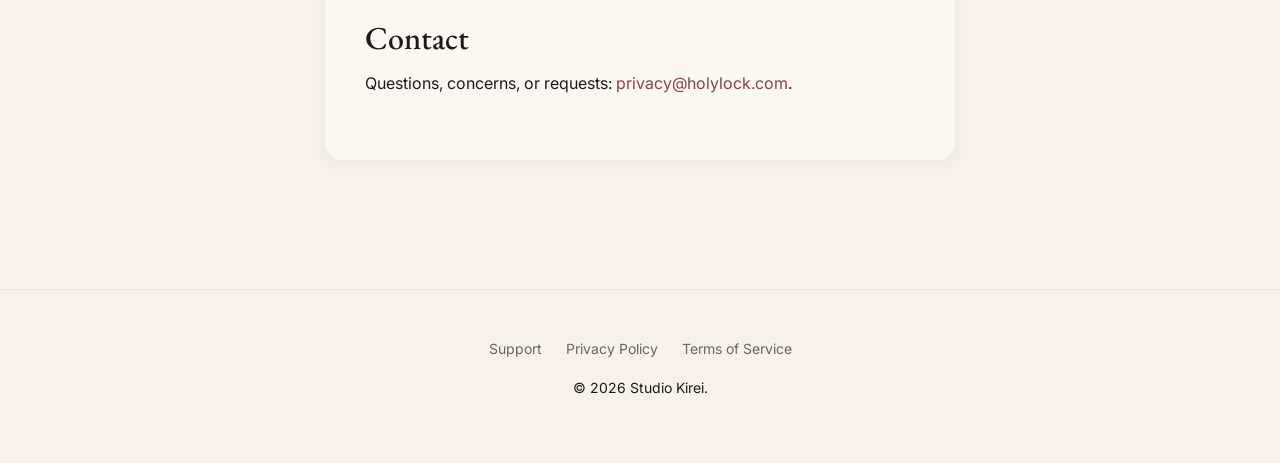
==== commit c0a0b71c: "Rename to Studio Kirei and drop "Made with care" from footers Footer copyright + privacy/terms devel" ====
--- a/privacy.html
+++ b/privacy.html
@@ -37,7 +37,7 @@
       <p>We don't know your name, your email, or what you read. We don't track you across other apps or websites. What apps you choose to block and what you read stays on your device. We do collect anonymous usage events so we can understand which parts of the app are working — nothing linked to your identity.</p>
 
       <h2>Who we are</h2>
-      <p>HolyLock is operated by Bianca Iordache (sole developer, based in Romania), acting as the data controller for the app. For any privacy question, email <a href="mailto:privacy@holylock.com">privacy@holylock.com</a>.</p>
+      <p>HolyLock is operated by Studio Kirei (sole developer, based in Romania), acting as the data controller for the app. For any privacy question, email <a href="mailto:privacy@holylock.com">privacy@holylock.com</a>.</p>
 
       <h2>What we collect</h2>
 
@@ -96,7 +96,7 @@
       <a href="/privacy">Privacy Policy</a>
       <a href="/terms">Terms of Service</a>
     </nav>
-    <p>&copy; 2026 Bianca Iordache. Made with care.</p>
+    <p>&copy; 2026 Studio Kirei.</p>
   </footer>
 </body>
 </html>
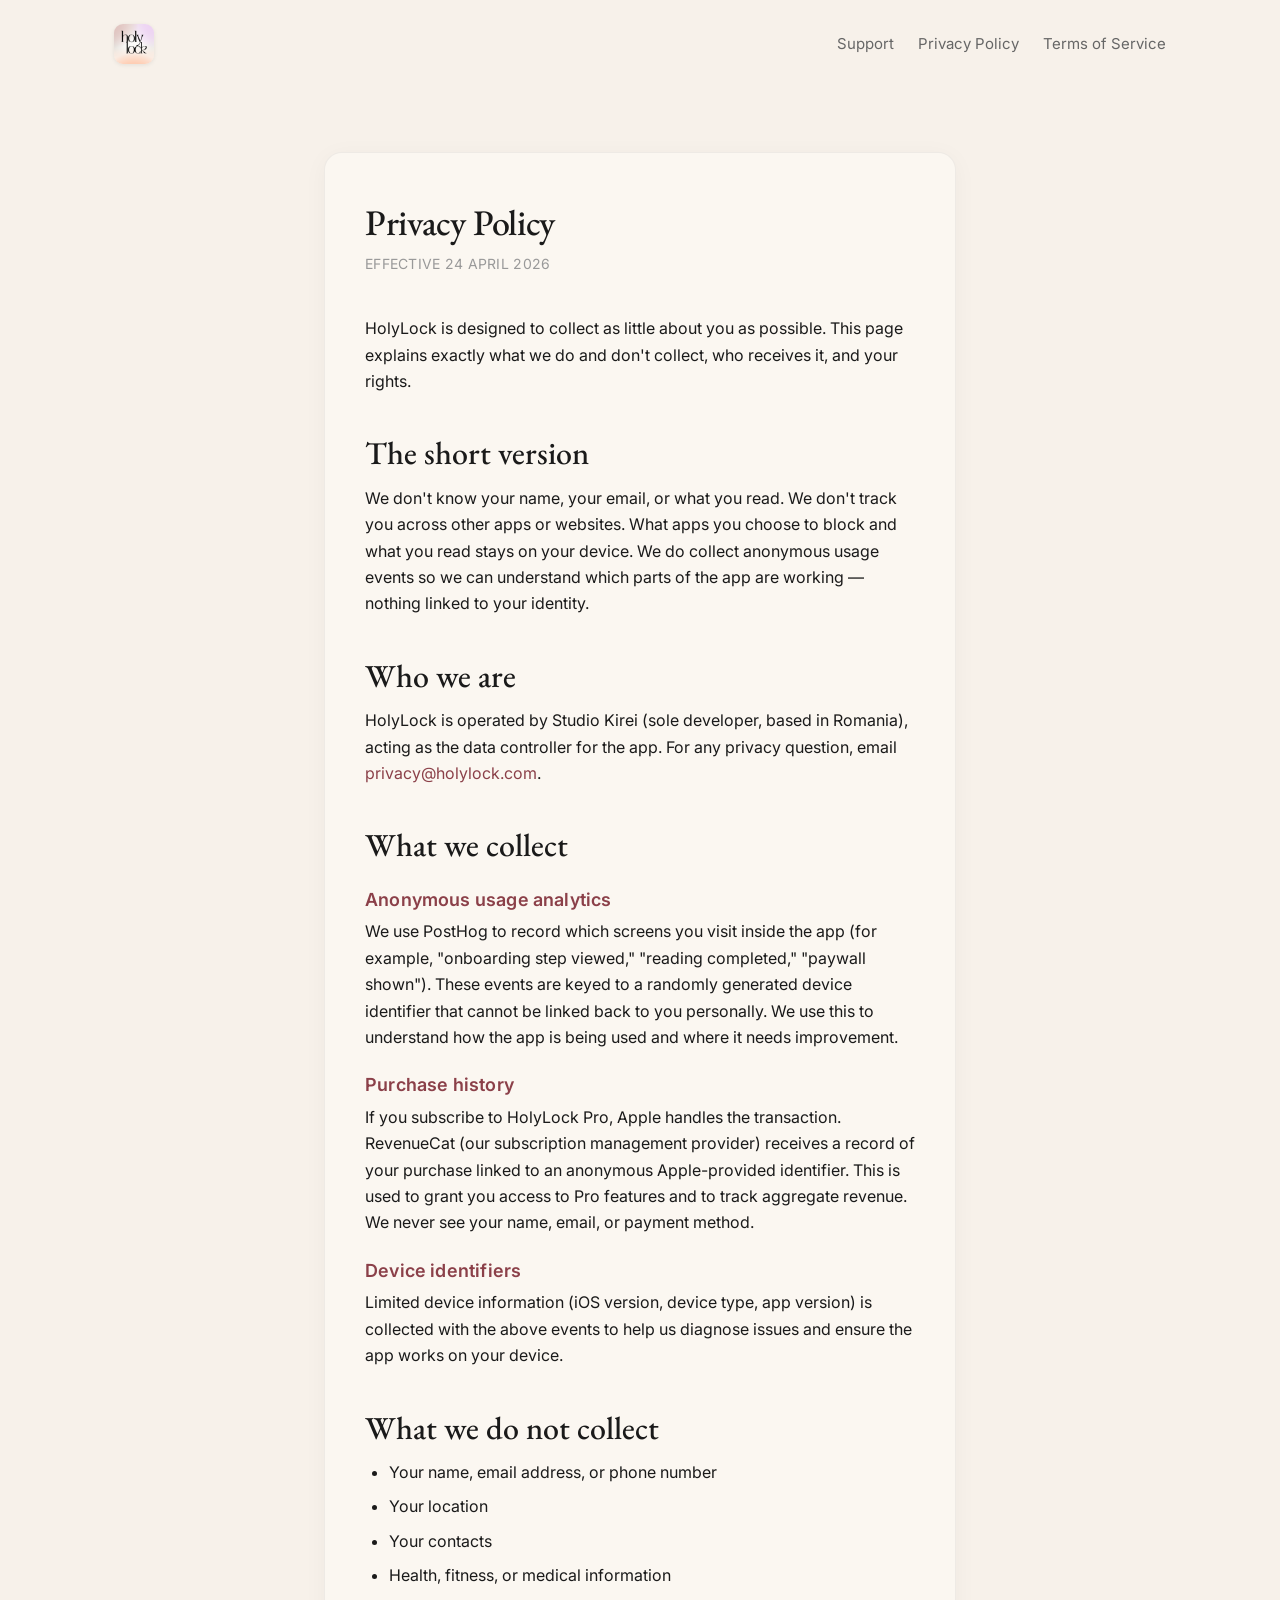
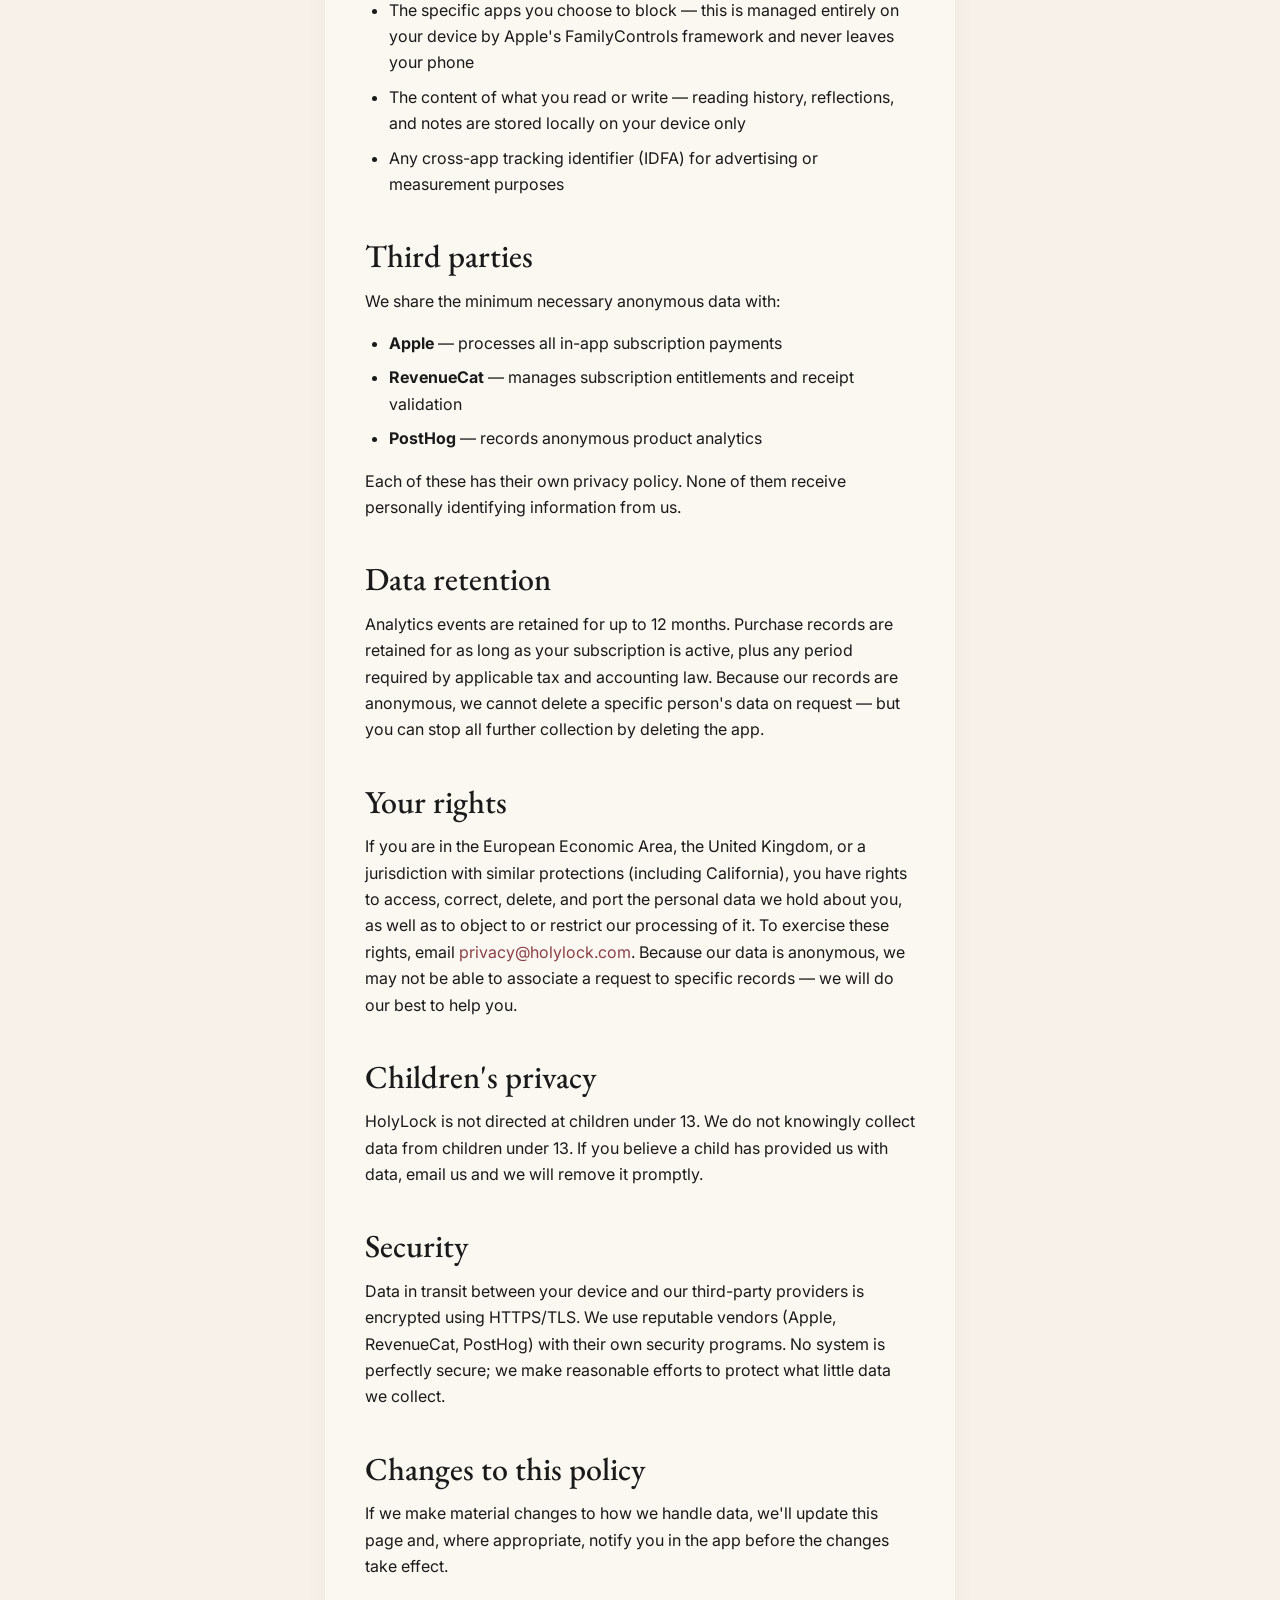
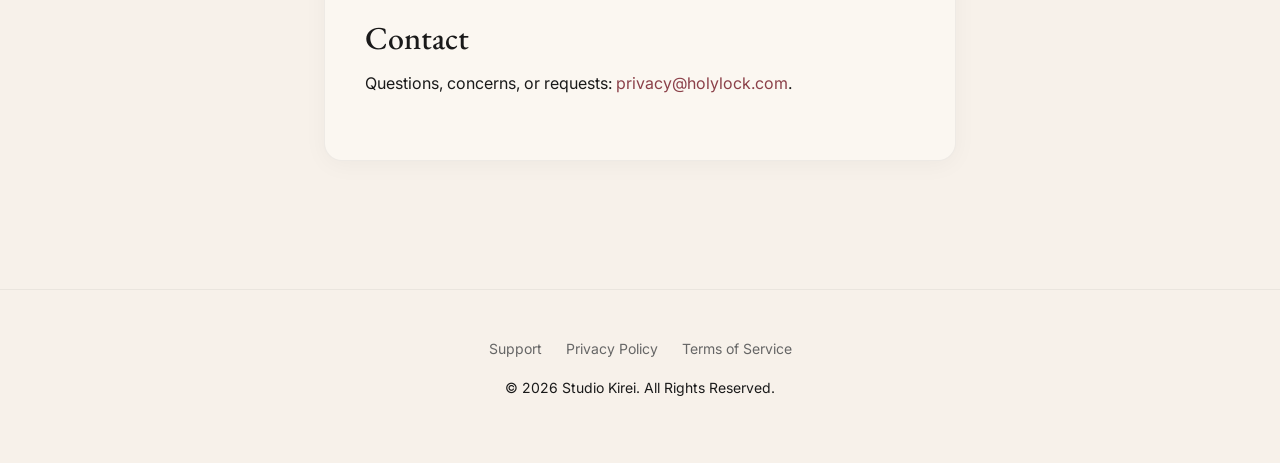
==== commit e70ee180: "Add "All Rights Reserved" to footer copyright line Co-Authored-By: Claude Opus 4.7 (1M context) <nor" ====
--- a/privacy.html
+++ b/privacy.html
@@ -96,7 +96,7 @@
       <a href="/privacy">Privacy Policy</a>
       <a href="/terms">Terms of Service</a>
     </nav>
-    <p>&copy; 2026 Studio Kirei.</p>
+    <p>&copy; 2026 Studio Kirei. All Rights Reserved.</p>
   </footer>
 </body>
 </html>
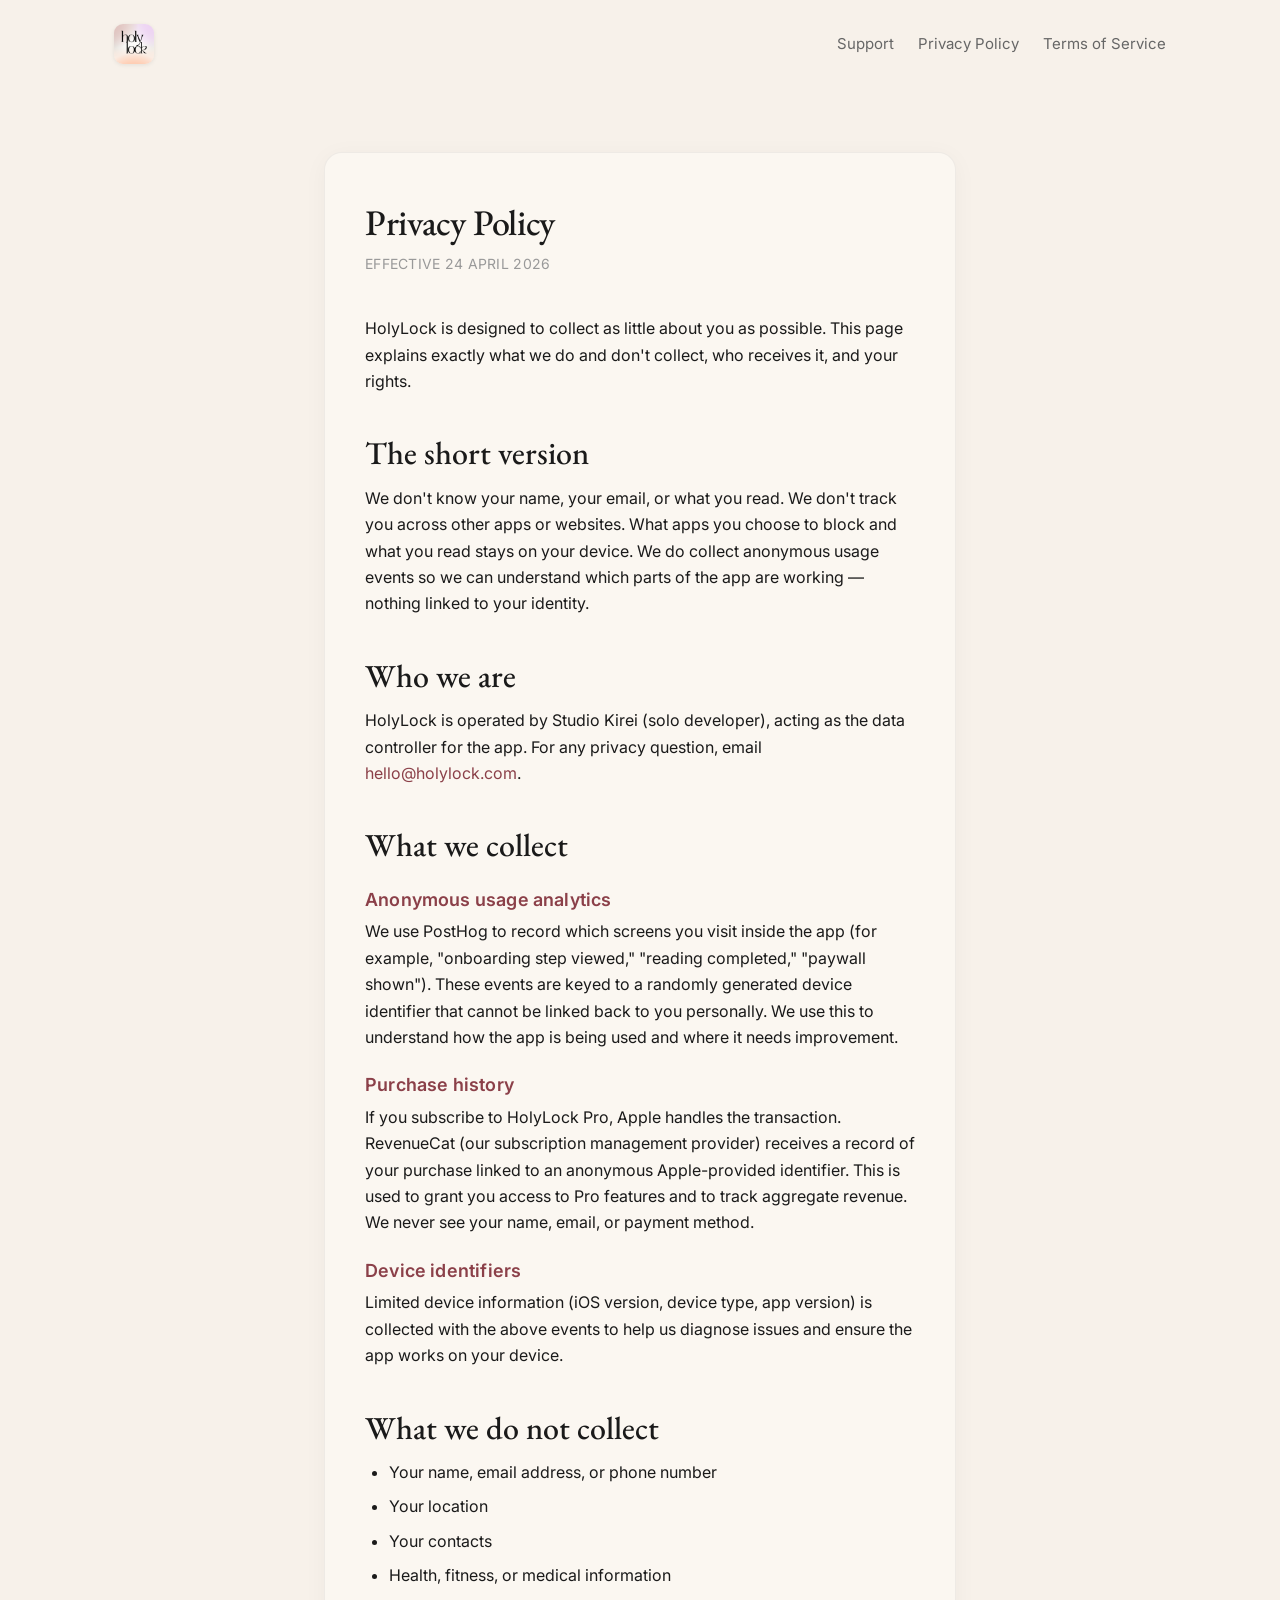
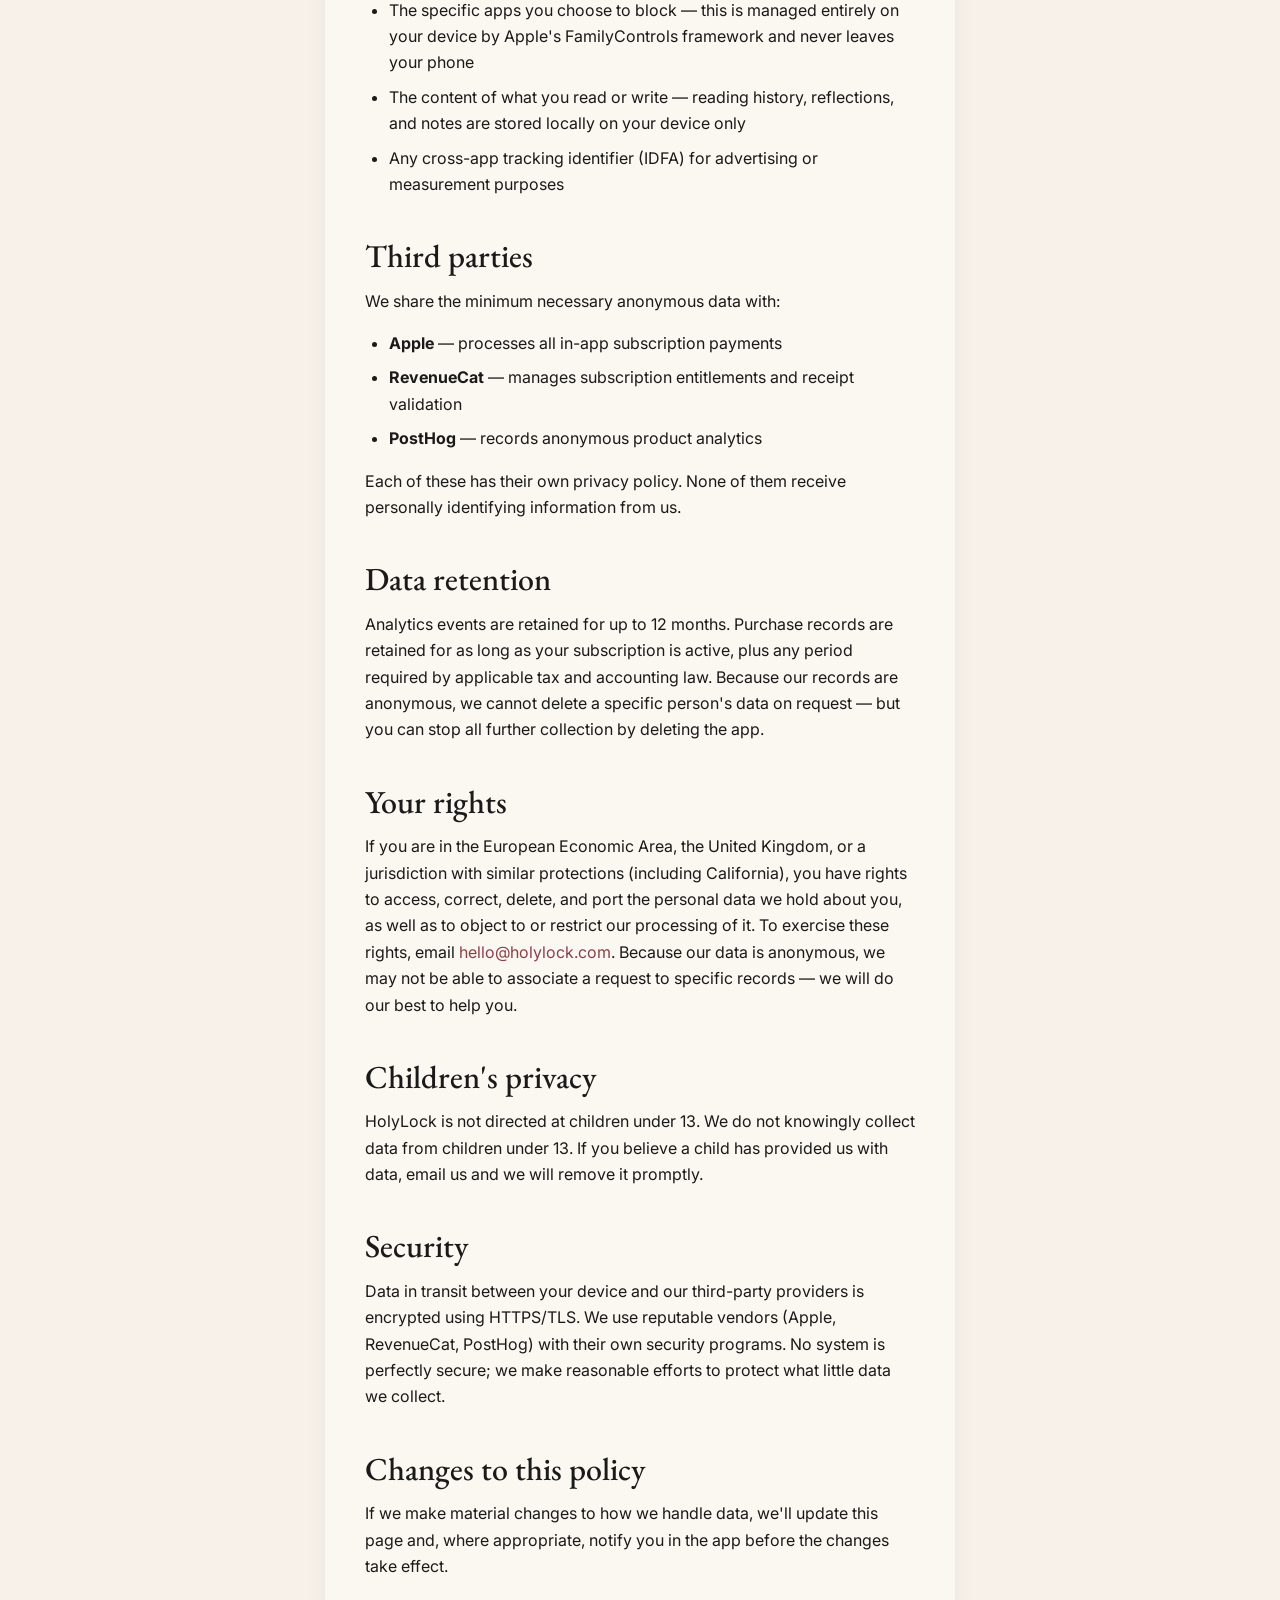
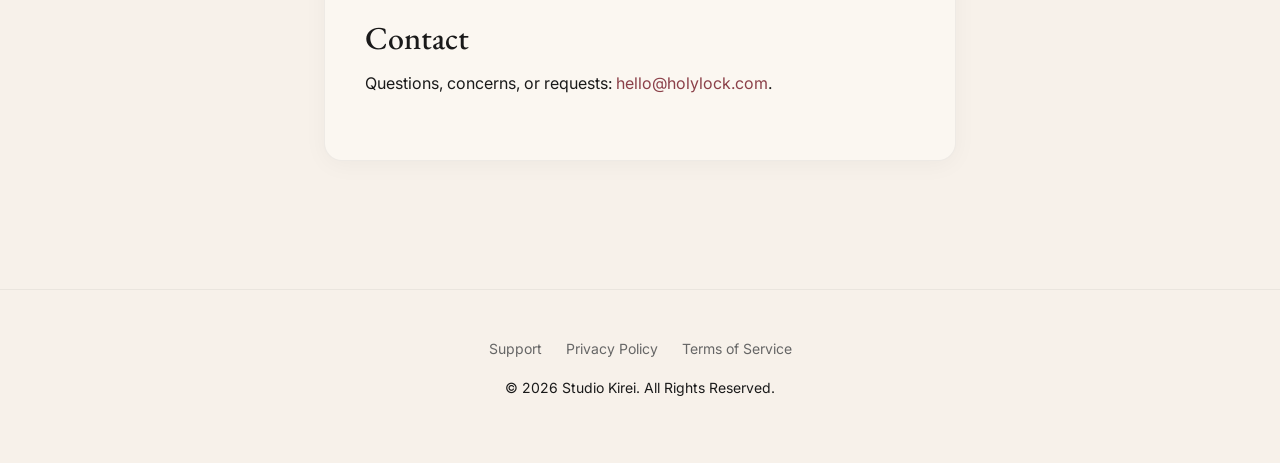
==== commit 7890370c: "Unify entity, support email, and lighten the accent color - Privacy now says "Studio Kirei (solo dev" ====
--- a/privacy.html
+++ b/privacy.html
@@ -37,7 +37,7 @@
       <p>We don't know your name, your email, or what you read. We don't track you across other apps or websites. What apps you choose to block and what you read stays on your device. We do collect anonymous usage events so we can understand which parts of the app are working — nothing linked to your identity.</p>
 
       <h2>Who we are</h2>
-      <p>HolyLock is operated by Studio Kirei (sole developer, based in Romania), acting as the data controller for the app. For any privacy question, email <a href="mailto:privacy@holylock.com">privacy@holylock.com</a>.</p>
+      <p>HolyLock is operated by Studio Kirei (solo developer), acting as the data controller for the app. For any privacy question, email <a href="mailto:hello@holylock.com">hello@holylock.com</a>.</p>
 
       <h2>What we collect</h2>
 
@@ -74,7 +74,7 @@
       <p>Analytics events are retained for up to 12 months. Purchase records are retained for as long as your subscription is active, plus any period required by applicable tax and accounting law. Because our records are anonymous, we cannot delete a specific person's data on request — but you can stop all further collection by deleting the app.</p>
 
       <h2>Your rights</h2>
-      <p>If you are in the European Economic Area, the United Kingdom, or a jurisdiction with similar protections (including California), you have rights to access, correct, delete, and port the personal data we hold about you, as well as to object to or restrict our processing of it. To exercise these rights, email <a href="mailto:privacy@holylock.com">privacy@holylock.com</a>. Because our data is anonymous, we may not be able to associate a request to specific records — we will do our best to help you.</p>
+      <p>If you are in the European Economic Area, the United Kingdom, or a jurisdiction with similar protections (including California), you have rights to access, correct, delete, and port the personal data we hold about you, as well as to object to or restrict our processing of it. To exercise these rights, email <a href="mailto:hello@holylock.com">hello@holylock.com</a>. Because our data is anonymous, we may not be able to associate a request to specific records — we will do our best to help you.</p>
 
       <h2>Children's privacy</h2>
       <p>HolyLock is not directed at children under 13. We do not knowingly collect data from children under 13. If you believe a child has provided us with data, email us and we will remove it promptly.</p>
@@ -86,7 +86,7 @@
       <p>If we make material changes to how we handle data, we'll update this page and, where appropriate, notify you in the app before the changes take effect.</p>
 
       <h2>Contact</h2>
-      <p>Questions, concerns, or requests: <a href="mailto:privacy@holylock.com">privacy@holylock.com</a>.</p>
+      <p>Questions, concerns, or requests: <a href="mailto:hello@holylock.com">hello@holylock.com</a>.</p>
     </div>
   </main>
 
--- a/styles.css
+++ b/styles.css
@@ -435,7 +435,7 @@
 
 .landing-app-name {
   display: inline-block;
-  color: var(--burgundy);
+  color: var(--rose);
   font-style: italic;
   font-weight: 700;
   /* Smooth swap that mirrors the SwiftUI Welcome2 transition:
@@ -450,7 +450,7 @@
 }
 
 .landing-accent {
-  color: var(--burgundy);
+  color: var(--rose);
   font-style: italic;
   font-weight: 700;
 }
